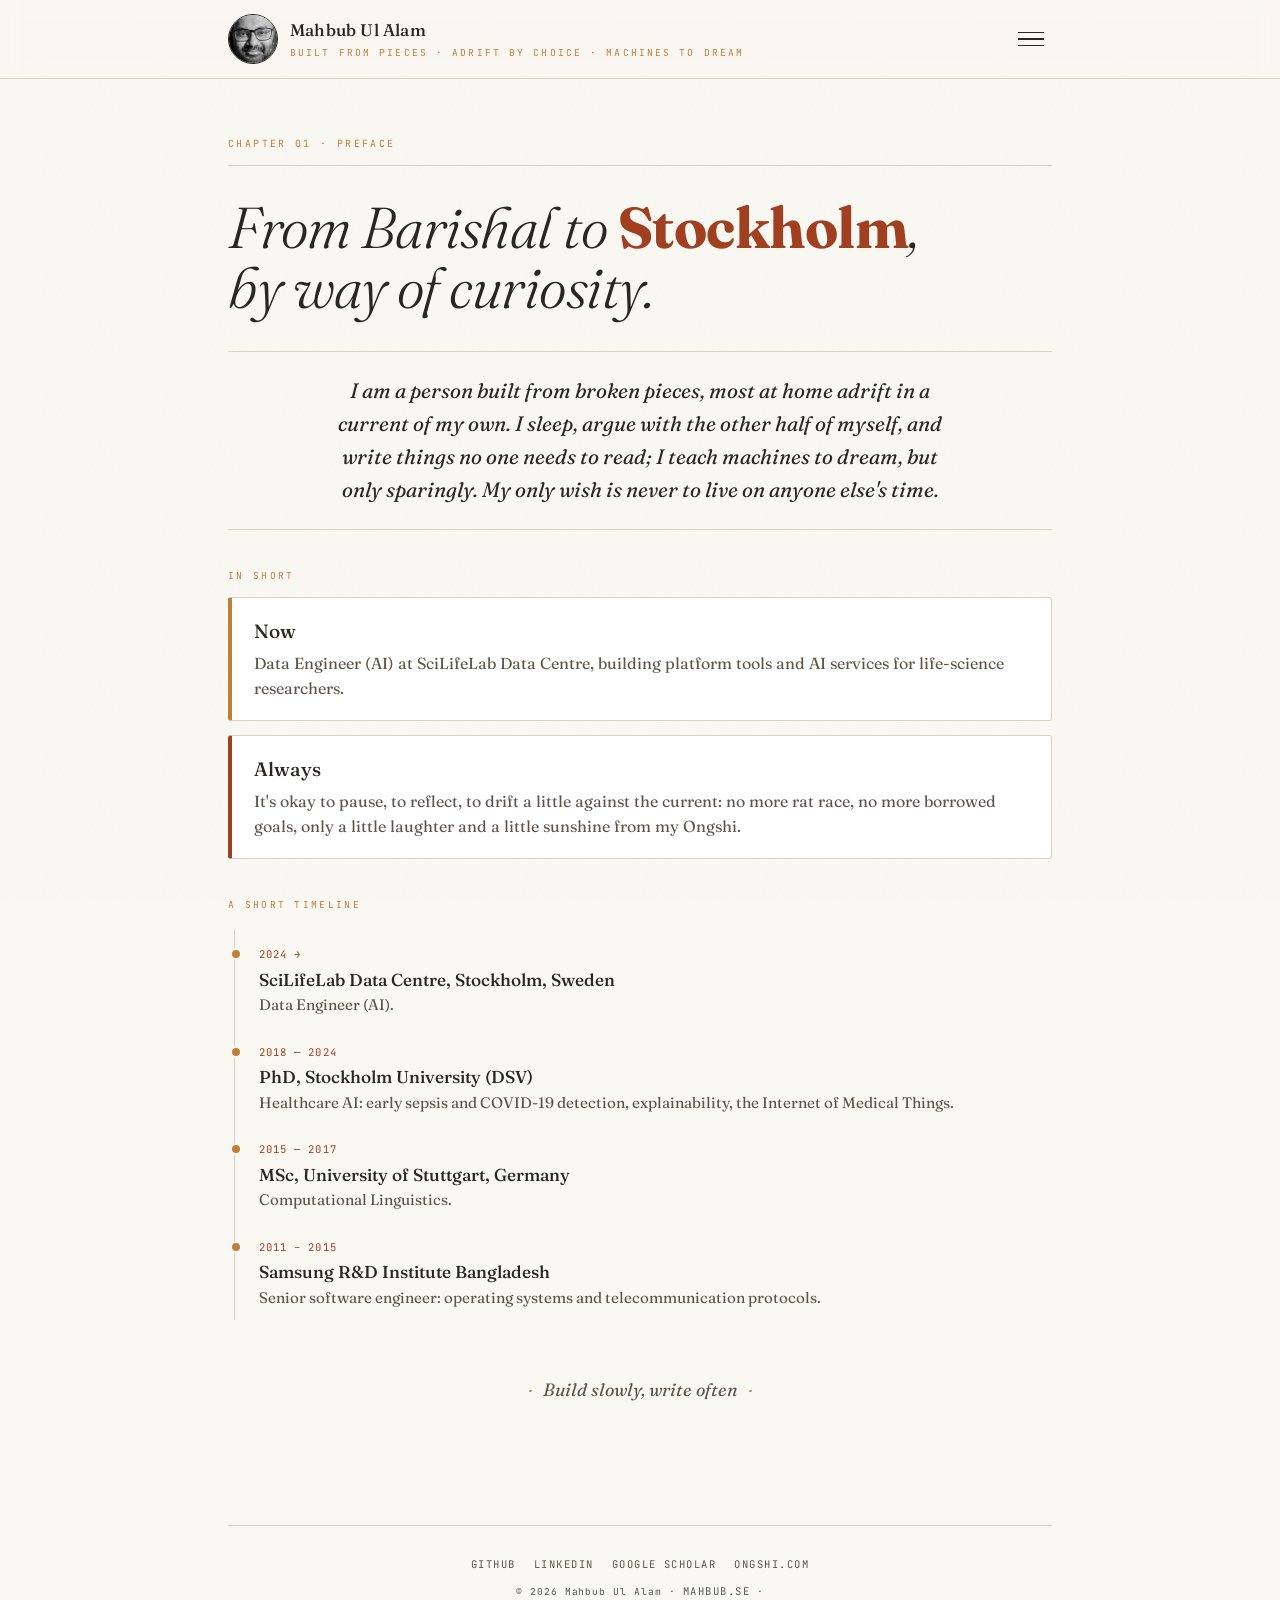
==== index.html @ 904956ca "." ====
<!DOCTYPE html>
<html lang="en">
<head>
<meta charset="UTF-8">
<meta name="viewport" content="width=device-width, initial-scale=1.0">
<title>Mahbub Ul Alam — mahbub.se</title>
<meta name="description" content="Mahbub Ul Alam (Anondo): Data Engineer (AI) at SciLifeLab Data Centre, Stockholm. Healthcare AI, infrastructure, writing, and AI music.">
<link rel="preconnect" href="https://fonts.googleapis.com">
<link rel="preconnect" href="https://fonts.gstatic.com" crossorigin>
<link href="https://fonts.googleapis.com/css2?family=Fraunces:ital,opsz,wght@0,9..144,300..900;1,9..144,300..900&family=JetBrains+Mono:wght@400;500;700&family=Noto+Serif+Bengali:wght@400;500;600&display=swap" rel="stylesheet">
<link rel="stylesheet" href="assets/style.css">
<link rel="icon" type="image/jpeg" href="media/profile.jpg">
<link rel="apple-touch-icon" href="media/profile.jpg">
</head>
<body>

<div class="topbar"><div class="topbar-inner">
  <a class="brand" href="#about">
    <div class="monogram"><img src="media/profile.jpg" alt="Mahbub Ul Alam"></div>
    
    <div><span class="brand-name">Mahbub Ul Alam</span><span class="brand-sub">Built from pieces · Adrift by choice · Machines to dream</span></div>
  </a>
  <button class="burger" id="burger" onclick="toggleNav()" aria-label="Menu"><span></span><span></span><span></span></button>
</div></div>

<div class="scrim" id="scrim" onclick="toggleNav()"></div>
<nav class="panel" id="panel">
  <div class="panel-label">Contents</div>
  <a class="nav-link" data-section="about"            href="#about"><span class="nav-num">01</span>Preface</a>
  <a class="nav-link" data-section="early"            href="#early"><span class="nav-num">02</span>Early years</a>
  <a class="nav-link" data-section="career"           href="#career"><span class="nav-num">03</span>Career</a>
  <a class="nav-link" data-section="masters"          href="#masters"><span class="nav-num">04</span>Master's work</a>
  <a class="nav-link" data-section="phd"              href="#phd"><span class="nav-num">05</span>Doctoral work</a>
  <a class="nav-link" data-section="writing-early"    href="#writing-early"><span class="nav-num">06</span>Early writing</a>
    <a class="nav-link" data-section="tools"          href="#tools"><span class="nav-num">07</span>Things I build</a>
  <a class="nav-link" data-section="music"            href="#music"><span class="nav-num">08</span>AI music</a>
   <a class="nav-link" data-section="writing-current"  href="#writing-current"><span class="nav-num">09</span>Current writing</a>
  <div class="panel-foot">
    mahbub.se<br>
    <a href="https://github.com/anondo1969" target="_blank" rel="noopener">GitHub</a> ·
    <a href="https://www.linkedin.com/in/anondo" target="_blank" rel="noopener">LinkedIn</a> ·
    <a href="https://scholar.google.com/citations?user=lIfPGYcAAAAJ" target="_blank" rel="noopener">Google Scholar</a><br>
    <a href="https://ongshi.com" target="_blank" rel="noopener">ongshi.com</a>
  </div>
</nav>

<main class="wrap">

  <!-- 01 ABOUT -->
  <section class="page active" id="about">
    <div class="chapter-head"><span class="chapter-num">Chapter 01 · Preface</span><div class="chapter-rule"></div></div>
    <h1 class="display">From Barishal to <b>Stockholm</b>,<br> by way of curiosity.</h1>

  <div class="quote"><p>I am a person built from broken pieces, most at home adrift in a current of my own. I sleep, argue with the other half of myself, and write things no one needs to read; I teach machines to dream, but only sparingly. My only wish is never to live on anyone else's time.</p></div>

    <span class="label">In short</span>
<div class="card"><h3>Now</h3><p>Data Engineer (AI) at SciLifeLab Data Centre, building platform tools and AI services for life-science researchers.</p></div>

<div class="card clay"><h3>Always</h3><p>It's okay to pause, to reflect, to drift a little against the current: no more rat race, no more borrowed goals, only a little laughter and a little sunshine from my Ongshi.</p></div>


    <span class="label">A short timeline</span>
    <div class="tl">
      <div class="tl-item"><span class="tl-yr">2024 →</span><h4>SciLifeLab Data Centre, Stockholm, Sweden</h4><p>Data Engineer (AI).</p></div>
      <div class="tl-item"><span class="tl-yr">2018 — 2024</span><h4>PhD, Stockholm University (DSV)</h4><p>Healthcare AI: early sepsis and COVID-19 detection, explainability, the Internet of Medical Things.</p></div>
      <div class="tl-item"><span class="tl-yr">2015 — 2017</span><h4>MSc, University of Stuttgart, Germany</h4><p>Computational Linguistics.</p></div>
      <div class="tl-item"><span class="tl-yr">2011 – 2015</span><h4>Samsung R&amp;D Institute Bangladesh</h4><p>Senior software engineer: operating systems and telecommunication protocols.</p></div>
    </div>

    <div class="mantra">Build slowly, write often</div>
  </section>

  <!-- 02 EARLY YEARS -->
  <section class="page" id="early">
    <div class="chapter-head"><span class="chapter-num">Chapter 02 · Early years</span><div class="chapter-rule"></div></div>
    <h1 class="display">Where the <b>curiosity</b> started.</h1>
    <p class="lead">Before the code came books: school years in Bangladesh, early reading habits, first encounters with computers, and the slow discovery that language, logic, and machines could belong to the same life.</p>
    <div class="card"><h3>School &amp; college</h3><div class="meta">Prologue</div><p>The early reading, the first computers, the books that mattered.</p></div>
    <div class="mantra">Everything begins somewhere small</div>
  </section>

  <!-- 03 CAREER -->
  <section class="page" id="career">
    <div class="chapter-head"><span class="chapter-num">Chapter 03 · Career</span><div class="chapter-rule"></div></div>
    <h1 class="display">The work <b>between</b> research<br> and people.</h1>
    <p class="lead">Roles, projects, and the infrastructure I help keep running.</p>

<div class="embed">
  <iframe src="https://www.youtube.com/embed/aOtLszUsMjw" title="Current State of AI Agents in Life Sciences" loading="lazy" allowfullscreen></iframe>
  <div class="embed-cap">Current State of AI Agents in Life Sciences, a webinar that took place on February 5, 2026.
  </div>
</div>

    <div class="card"><h3>SciLifeLab Data Centre</h3><div class="meta">2024 → now · Stockholm</div><p>Data Engineer (AI). Features on the SciLifeLab Serve platform and the OpenLLM pilot: self-hosted language models on Kubernetes for life-science researchers.</p></div>
    <div class="card clay"><h3>Samsung R&amp;D Institute Bangladesh</h3><div class="meta">Earlier · Dhaka</div><p>Senior software engineer: fixing operating-system errors and writing code for new versions of telecommunication protocols.</p></div>
    <div class="mantra">Make the useful thing the easy thing</div>
  </section>

   <!-- 04 MASTERS -->
  <section class="page" id="masters">
    <div class="chapter-head"><span class="chapter-num">Chapter 04 · Master's work</span><div class="chapter-rule"></div></div>
    <h1 class="display">Language, <b>computed</b>.</h1>
    <p class="lead">MSc in Computational Linguistics at the University of Stuttgart, in the black forest's hilly landscape. My thesis turned speech into images to peer inside deep neural networks.</p>
    <div class="card sage">
      <h3>From speech to image</h3>
      <div class="meta">MSc thesis · 2017 · grade 1.0</div>
      <p>A novel approach to understand the hidden-layer mechanisms of deep neural networks in automatic speech recognition. Advisor: Prof. Dr. Ngoc Thang Vu, Institute for Natural Language Processing.</p>
      <div class="pub-links">
        <a href="http://dx.doi.org/10.13140/RG.2.2.18693.01765" target="_blank" rel="noopener">Thesis</a>
        <a href="https://github.com/anondo1969/deep-speech-vis" target="_blank" rel="noopener">Code</a>
        <a href="https://drive.google.com/file/d/1vN8bIXMk_q4KN0DC6-5jkPPzjueLDuqu/view" target="_blank" rel="noopener">Slides</a>
      </div>
    </div>


<div class="embed pdf"><iframe src="media/Masters_Thesis_Mahbub_Ul_Alam.pdf" title="Inline PDF" loading="lazy"></iframe></div>


    <div class="mantra">Words are data too</div>
  </section>

  <!-- 05 DOCTORAL WORK -->
  <section class="page" id="phd">
    <div class="chapter-head"><span class="chapter-num">Chapter 05 · Doctoral work</span><div class="chapter-rule"></div></div>
    <h1 class="display">Teaching machines to notice <b>illness</b>.</h1>

<p class="lead"> Detecting COVID-19, and the first hours of sepsis. Healthcare shaped around the person. Small, affordable devices that computes in the background. Models that learn and explain together without ever sharing what's private, on messy real-world data.</p>

<div class="embed">
  <iframe src="https://www.youtube.com/embed/18Fh7ViOUis" title="Doctoral Degree Conferment Ceremony – Stockholm University, September 27, 2024, at Stockholm City Hall" loading="lazy" allowfullscreen></iframe>
  <div class="embed-cap">Doctoral Degree Conferment Ceremony – Stockholm University, September 27, 2024, at Stockholm City Hall
  </div>
</div>


    <div class="feature">
      <span class="label">The thesis</span>
      <h3>Advancing clinical decision support using machine learning & the Internet of Medical Things: Enhancing COVID-19 & early sepsis detection</h3>
      <p style="color:var(--paper);opacity:.85;margin:0 0 14px">Catching COVID-19, and the quiet early onset of sepsis. A case for healthcare that keeps the patient at the center and invites them into it: connected medical devices drawing scattered health data together, and methods that range from random forests and XGBoost to interpretable deep and federated learning.</p>
      <div class="chips">
        <a href="https://www.diva-portal.org/smash/get/diva2:1833062/FULLTEXT03.pdf" target="_blank" rel="noopener">Dissertation PDF</a>
        <a href="https://mahbub.blogs.dsv.su.se/files/2025/09/PhD_defence_28-03-2024_Mahbub_Ul_Alam.mp4" target="_blank" rel="noopener">Defence video</a>
        <a href="http://mahbub.blogs.dsv.su.se/files/2025/02/defence_presentation_slides.pdf" target="_blank" rel="noopener">Defence slides</a>
        <a href="https://github.com/anondo1969" target="_blank" rel="noopener">Code</a>
      </div>
    </div>

    <div class="embed pdf"><iframe src="https://www.diva-portal.org/smash/get/diva2:1833062/FULLTEXT03.pdf" title="Inline PDF" loading="lazy"></iframe></div>

    <span class="label">Selected publications</span>
    <div class="pub">
      <span class="pn">11</span><a class="ptitle" href="https://journals.uio.no/NMI/article/view/10471" target="_blank" rel="noopener">SHAMSUL: Systematic Holistic Analysis to investigate Medical Significance Utilizing Local interpretability methods in deep learning for chest radiography pathology prediction</a>
      <div class="venue">Nordic Machine Intelligence, 2023, 3(1), 27–47.</div>
      <div class="pub-links">
        <a href="https://su.diva-portal.org/smash/get/diva2:1813030/FULLTEXT01.pdf" target="_blank" rel="noopener">PDF</a>
        <a href="https://github.com/anondo1969/SHAMSUL" target="_blank" rel="noopener">Code</a>
        <a href="https://shamsul.serve.scilifelab.se/" target="_blank" rel="noopener">Demo app</a>
      </div>
    </div>
    <div class="pub">
      <span class="pn">10</span><a class="ptitle" href="https://doi.org/10.1109/CBMS58004.2023.00294" target="_blank" rel="noopener">COVID-19 detection from thermal image and tabular medical data utilizing multi-modal machine learning</a>
      <div class="venue">IEEE 36th International Symposium on Computer-Based Medical Systems (CBMS), 2023, 646–653.</div>
      <div class="pub-links">
        <a href="https://github.com/anondo1969/thremaltimodal-covidetector/" target="_blank" rel="noopener">Code</a>
        <a href="https://github.com/anondo1969/thremaltimodal-covidetector/raw/main/slides_and_results/presentation_slides_v3.pdf" target="_blank" rel="noopener">Slides</a>
      </div>
    </div>
    <div class="pub">
      <span class="pn">9</span><a class="ptitle" href="https://doi.org/10.3390/s23020970" target="_blank" rel="noopener">FedSepsis: A federated multi-modal deep-learning IoMT application for early detection of sepsis using Raspberry Pi and Jetson Nano devices</a>
      <div class="venue">Sensors, 2023, 23(2):970.</div>
      <div class="pub-links">
        <a href="https://su.diva-portal.org/smash/get/diva2:1727909/FULLTEXT01.pdf" target="_blank" rel="noopener">PDF</a>
        <a href="http://mahbub.blogs.dsv.su.se/files/2023/01/FedSepsis_Mahbub_Ul_Alam.pdf" target="_blank" rel="noopener">Slides</a>
        <a href="https://github.com/anondo1969/FedSepsis" target="_blank" rel="noopener">Code</a>
      </div>
    </div>
    <div class="pub">
      <span class="pn">8</span><a class="ptitle" href="https://doi.org/10.1109/CBMS55023.2022.00052" target="_blank" rel="noopener">Exploring LRP and Grad-CAM visualization to interpret multi-label-multi-class pathology prediction using chest radiography</a>
      <div class="venue">IEEE 35th International Symposium on Computer-Based Medical Systems (CBMS), 2022, 258–263.</div>
      <div class="pub-links">
        <a href="https://github.com/anondo1969/lrp-grad_cam-chexpert" target="_blank" rel="noopener">Code</a>
        <a href="http://mahbub.blogs.dsv.su.se/files/2022/07/presentation_slides.pdf" target="_blank" rel="noopener">Slides</a>
        <a href="http://mahbub.blogs.dsv.su.se/files/2022/07/presentation_video_extended.mp4" target="_blank" rel="noopener">Video</a>
        <a class="award" href="https://2022.cbms-conference.org/awards/" target="_blank" rel="noopener">Best Student Paper</a>
      </div>
    </div>
    <div class="pub">
      <span class="pn">7</span><a class="ptitle" href="https://www.mdpi.com/1424-8220/21/15/5025" target="_blank" rel="noopener">Federated semi-supervised multi-task learning to detect COVID-19 and lung segmentation using chest radiography and Raspberry Pi devices</a>
      <div class="venue">Sensors, 2021, 21(15):5025.</div>
      <div class="pub-links">
        <a href="https://su.diva-portal.org/smash/get/diva2:1582175/FULLTEXT01.pdf" target="_blank" rel="noopener">PDF</a>
        <a href="http://mahbub.blogs.dsv.su.se/files/2022/05/poster_Mahbub_Ul_Alam.pdf" target="_blank" rel="noopener">Poster</a>
        <a href="https://github.com/anondo1969/FedSemiCovidDetector" target="_blank" rel="noopener">Code</a>
      </div>
    </div>
    <div class="pub">
      <span class="pn">6</span><a class="ptitle" href="https://link.springer.com/chapter/10.1007%2F978-3-030-72379-8_18" target="_blank" rel="noopener">Cognitive Internet of Medical Things architecture for a decision-support tool to detect early sepsis using deep learning</a>
      <div class="venue">Communications in Computer and Information Science, vol 1400, Springer, 2021.</div>
      <div class="pub-links">
        <a href="https://github.com/anondo1969/FedSepsis/tree/main/FedSepsis_codes/single_server_setting/sepsis_prediction/1_numeric" target="_blank" rel="noopener">Code</a>
      </div>
    </div>
    <div class="pub">
      <span class="pn">5</span><a class="ptitle" href="https://doi.org/10.1016/j.jhin.2021.01.023" target="_blank" rel="noopener">The accuracy of fully-automated algorithms for surveillance of healthcare-associated urinary tract infections in hospitalized patients</a>
      <div class="venue">Journal of Hospital Infection, 2021, 110:139–147. (co-author)</div>
    </div>
    <div class="pub">
      <span class="pn">4</span><a class="ptitle" href="https://www.scitepress.org/Link.aspx?doi=10.5220/0010190200470057" target="_blank" rel="noopener">Terminology expansion with prototype embeddings: extracting symptoms of urinary tract infection from clinical text</a>
      <div class="venue">HEALTHINF, 14th International Joint Conference on Biomedical Engineering Systems and Technologies, 2021, 47–57.</div>
      <div class="pub-links">
        <a href="https://su.diva-portal.org/smash/get/diva2:1684094/FULLTEXT01.pdf" target="_blank" rel="noopener">PDF</a>
        <a href="http://mahbub.blogs.dsv.su.se/files/2021/02/HEALTHINF_2021_presentation_slides_Mahbub_Ul_Alam.pdf" target="_blank" rel="noopener">Slides</a>
      </div>
    </div>
    <div class="pub">
      <span class="pn">3</span><a class="ptitle" href="https://doi.org/10.1016/j.procs.2020.07.058" target="_blank" rel="noopener">Intelligent context-based healthcare metadata aggregator in an Internet of Medical Things platform</a>
      <div class="venue">Procedia Computer Science, vol 175, 2020, 411–418.</div>
      <div class="pub-links">
        <a href="https://su.diva-portal.org/smash/get/diva2:1505356/FULLTEXT01.pdf" target="_blank" rel="noopener">PDF</a>
        <a href="http://mahbub.blogs.dsv.su.se/files/2022/05/presentation.mp4" target="_blank" rel="noopener">Video</a>
      </div>
    </div>
    <div class="pub">
      <span class="pn">2</span><a class="ptitle" href="https://doi.org/10.5220/0008911400450055" target="_blank" rel="noopener">Deep learning from heterogeneous sequences of sparse medical data for early prediction of sepsis</a>
      <div class="venue">HEALTHINF, 13th International Joint Conference on Biomedical Engineering Systems and Technologies, 2020, 45–55.</div>
      <div class="pub-links">
        <a href="https://su.diva-portal.org/smash/get/diva2:1684092/FULLTEXT01.pdf" target="_blank" rel="noopener">PDF</a>
        <a href="https://mahbub.blogs.dsv.su.se/files/2020/04/HEALTHINF_2020_presentation_slides_Mahbub_Ul_Alam.pdf" target="_blank" rel="noopener">Slides</a>
        <a href="http://mahbub.blogs.dsv.su.se/files/2022/05/early_detection_of_sepsis_Mahbub_Ul_Alam.mp4" target="_blank" rel="noopener">Video</a>
        <a class="award" href="https://healthinf.scitevents.org/PreviousAwards.aspx#2020" target="_blank" rel="noopener">Best Paper</a>
      </div>
    </div>
    <div class="pub">
      <span class="pn">1</span><a class="ptitle" href="http://dx.doi.org/10.13140/RG.2.2.18693.01765" target="_blank" rel="noopener">From speech to image: understanding the hidden-layer mechanisms of deep neural networks in automatic speech recognition</a>
      <div class="venue">MSc thesis, Computational Linguistics, University of Stuttgart, 2017 (grade 1.0).</div>
      <div class="pub-links">
        <a href="https://github.com/anondo1969/deep-speech-vis" target="_blank" rel="noopener">Code</a>
        <a href="https://drive.google.com/file/d/1vN8bIXMk_q4KN0DC6-5jkPPzjueLDuqu/view" target="_blank" rel="noopener">Slides</a>
      </div>
    </div>

    <span class="label">Awards</span>
    <div class="card sage"><h3>Best Student Paper Award</h3><div class="meta">IEEE CBMS 2022 · TCCLS</div><p>For the LRP and Grad-CAM interpretability paper, at the IEEE 35th International Symposium on Computer-Based Medical Systems.</p></div>
    <div class="card sage"><h3>Best Paper Award</h3><div class="meta">HEALTHINF 2020</div><p>For the early-sepsis deep-learning paper, at the 13th International Conference on Health Informatics.</p></div>
    <div class="card"><h3>Conference travel grant</h3><div class="meta">Helge Ax:son Johnsons Stiftelse · 2019</div><p>SEK 13,000 towards the HEALTHINF 2020 conference in Malta.</p></div>

    <span class="label">In the news</span>
    <a class="card link clay" href="https://www.su.se/forskning/nyheter-forskning/nyhetsartiklar/2024-04-26-battre-vardbeslut-nar-patienters-egna-data-anvands" target="_blank" rel="noopener"><h3>Better healthcare decisions when patients' own data is used</h3><div class="meta">Stockholm University · 2024</div><p>Feature on the research (in Swedish).</p></a>
    <a class="card link clay" href="https://biggani.org/smart_healthcare_mahbub-ul-alam/" target="_blank" rel="noopener"><h3>Scientist's interview: smart-healthcare scientist Mahbub Ul Alam</h3><div class="meta">Biggani.org · in Bengali · video</div><p>An interview about smart healthcare and the research journey.</p></a>
    <a class="card link clay" href="https://www.su.se/english/research/news-research/best-student-paper-award-to-phd-student-at-dsv-1.620964" target="_blank" rel="noopener"><h3>Best student paper award to PhD student at DSV</h3><div class="meta">Stockholm University · English</div><p>Coverage of the CBMS 2022 award.</p></a>
    <a class="card link clay" href="https://www.linkedin.com/in/anondo" target="_blank" rel="noopener"><h3>Starting your PhD journey? Mahbub's tips</h3><div class="meta">LinkedIn</div><p>A short feature with advice for new doctoral students.</p></a>

    <span class="label">Demo &amp; teaching</span>
    <div class="chips">
      <a href="https://shamsul.serve.scilifelab.se/" target="_blank" rel="noopener">SHAMSUL demo app</a>
      <a href="https://mahbub.blogs.dsv.su.se/courses/" target="_blank" rel="noopener">Teaching</a>
      <a href="https://mahbub.blogs.dsv.su.se/acknowledgements/" target="_blank" rel="noopener">Gratitude</a>
      <a href="https://scholar.google.com/citations?user=lIfPGYcAAAAJ" target="_blank" rel="noopener">Google Scholar</a>
    </div>

    <div class="mantra">A prediction without a reason is just a guess</div>
  </section>

  <!-- 06 EARLY WRITING -->
  <section class="page" id="writing-early">
    <div class="chapter-head"><span class="chapter-num">Chapter 07 · Early writing</span><div class="chapter-rule"></div></div>
    <h1 class="display">The <b>archive</b>: older words, <br>kept as they were.</h1>
    <p class="lead">A separate shelf for earlier writing.</p>
    <div id="list-early"><p class="empty-note">Loading…</p></div>
    <div class="mantra">You do not edit a memory</div>
  </section>

   <!-- 07 BUILDING TOOLS -->
<section class="page" id="tools">
  <div class="chapter-head"><span class="chapter-num">Chapter 07 · Things I build</span><div class="chapter-rule"></div></div>
  <h1 class="display">Tools I built to <b>think</b> with.</h1>
  <p class="lead">Research tools and experiments: agentic systems for life science and healthcare, and older machine-learning and language projects. All live on GitHub; a few run as live apps.</p>

  <div class="embed">
<figure>
  <img src="media/shamsul.gif" alt="SHAMSUL Demo App">
  <figcaption><a href="https://shamsul.serve.scilifelab.se"><br>SHAMSUL Demo App- Visit https://shamsul.serve.scilifelab.se</a></figcaption>
</figure>
</div>

  <span class="label">Platforms &amp; agents</span>
  <div class="card">
    <h3>Citation-Constellation</h3>
    <div class="meta">Bibliometrics · live app · arXiv</div>
    <p>A bibliometric toolkit that scores citation impact with two original measures (BARON and HEROCON), pairs them with a live web app, and uses an agentic pipeline to extract venue governance.</p>
    <div class="pub-links">
      <a href="https://github.com/citation-cosmograph" target="_blank" rel="noopener">GitHub org</a>
      <a href="https://citation-constellation.serve.scilifelab.se/" target="_blank" rel="noopener">Live app</a>
      <a href="https://arxiv.org/abs/2603.24216" target="_blank" rel="noopener">arXiv</a>
    </div>
  </div>
  <div class="card sage">
    <h3>AI agents in life sciences</h3>
    <div class="meta">Webinar · 2024–2025</div>
    <p>A guided map of the AI-agent landscape in life sciences, built for a webinar.</p>
    <div class="pub-links">
      <a href="https://github.com/anondo1969/ai-agents-life-sciences" target="_blank" rel="noopener">GitHub</a>
      <a href="https://anondo1969.github.io/ai-agents-life-sciences/" target="_blank" rel="noopener">Live app</a>
      <a href="https://www.youtube.com/watch?v=aOtLszUsMjw" target="_blank" rel="noopener">Webinar video</a>
    </div>
  </div>
  <div class="card clay">
    <h3>AI agents in healthcare</h3>
    <div class="meta">KI CBB Bioinformatics Seminar · 2025–2026</div>
    <p>An interactive visualisation of AI agents in healthcare, made for the Karolinska CBB Bioinformatics Seminar.</p>
    <div class="pub-links">
      <a href="https://github.com/anondo1969/ai-agents-healthcare" target="_blank" rel="noopener">GitHub</a>
      <a href="https://anondo1969.github.io/ai-agents-healthcare/" target="_blank" rel="noopener">Live app</a>
    </div>
  </div>
  <div class="card">
    <h3>Biomedical n8n agent</h3>
    <div class="meta">Agentic workflow</div>
    <p>A biomedical AI research assistant built with n8n and Open WebUI.</p>
    <div class="pub-links"><a href="https://github.com/anondo1969/biomed-n8n-agent" target="_blank" rel="noopener">GitHub</a></div>
  </div>

    <span class="label">Machine learning &amp; healthcare</span>
  <div class="card sage">
    <h3>SHAMSUL</h3>
    <div class="meta">Chest X-ray · Pathology prediction . Interpretability</div>
    <p>Systematic Holistic Analysis to investigate Medical Significance Utilizing Local interpretability methods in deep learning. The SHAMSUL Demo App explores interpretability for chest X-ray pathology predictions using methods—Grad-CAM, LIME, SHAP, and LRP. It provides heatmaps and evaluation metrics for better insights into the medical significance of predictions made by deep learning models.</p>
    <div class="pub-links">
      <a href="https://github.com/anondo1969/SHAMSUL" target="_blank" rel="noopener">GitHub</a>
      <a href="https://shamsul.serve.scilifelab.se/" target="_blank" rel="noopener">Live app</a>
       <a href="https://journals.uio.no/NMI/article/view/10471" target="_blank" rel="noopener">Research Paper</a>
    </div>
  </div>

  <span class="label">Machine learning &amp; language</span>
  <div class="card sage">
    <h3>CLAP analysis</h3>
    <div class="meta">Audio · multimodal</div>
    <p>A study of the CLAP (Contrastive Language-Audio Pretraining) model on music data: zero-shot audio, embeddings, and clustering.</p>
    <div class="pub-links"><a href="https://github.com/anondo1969/CLAP_Analysis" target="_blank" rel="noopener">GitHub</a></div>
  </div>
  <div class="card clay">
    <h3>Baseline emotion recognizer</h3>
    <div class="meta">Speech · classification</div>
    <p>Emotion recognition from speech: openSMILE features with an SVM classifier (scikit-learn).</p>
    <div class="pub-links"><a href="https://github.com/anondo1969/baseline-emotion-recognizer" target="_blank" rel="noopener">GitHub</a></div>
  </div>
  <div class="card">
    <h3>MultiNERD NER evaluation</h3>
    <div class="meta">NLP · named-entity recognition</div>
    <p>Training and evaluation of a named-entity-recognition model on the English subset of the MultiNERD dataset.</p>
    <div class="pub-links"><a href="https://github.com/anondo1969/MultiNERD_NER_Evaluation" target="_blank" rel="noopener">GitHub</a></div>
  </div>

  <div class="embed">
<figure>
  <img src="media/citation-constellation.gif" alt="Citation-Constellation App">
  <figcaption><a href="https://citation-constellation.serve.scilifelab.se"><br>Citation-Constellation Tool- Visit https://citation-constellation.serve.scilifelab.se</a></figcaption>
</figure>
</div>

  <div class="mantra">Build the useful thing, then share it</div>
</section>

  <!-- 08 AI MUSIC -->
  <section class="page" id="music">
    <div class="chapter-head"><span class="chapter-num">Chapter 08 · AI music</span><div class="chapter-rule"></div></div>
    <h1 class="display">Experiments in <b>sound</b>,<br> made with AI.</h1>
    <p class="lead">I teach the machine to dream the poem out loud, and call what comes back music.
</p>
    <div id="list-music"><p class="empty-note">Loading…</p></div>
    <div class="mantra">Feeling past words</div>
  </section>

  <!-- 09 CURRENT WRITING -->
  <section class="page" id="writing-current">
    <div class="chapter-head"><span class="chapter-num">Chapter 09 · Current writing</span><div class="chapter-rule"></div></div>
    <h1 class="display">What I am writing <b>now</b>.</h1>
    <p class="lead">Notes and essays, in English and Bengali.</p>
    <div id="list-current"><p class="empty-note">Loading…</p></div>
    <div class="mantra">Write to find out what you think</div>
  </section>

  <footer>
    <div class="links">
      <a href="https://github.com/anondo1969" target="_blank" rel="noopener">GitHub</a>
      <a href="https://www.linkedin.com/in/anondo" target="_blank" rel="noopener">LinkedIn</a>
      <a href="https://scholar.google.com/citations?user=lIfPGYcAAAAJ" target="_blank" rel="noopener">Google Scholar</a>
      <a href="https://ongshi.com" target="_blank" rel="noopener">ongshi.com</a>
    </div>
    <div class="cr">© 2026 Mahbub Ul Alam · <a href="https://mahbub.se" target="_blank" rel="noopener">mahbub.se</a> ·</div>
  </footer>
</main>

<script src="assets/app.js"></script>
</body>
</html>
---- assets/style.css ----
/* ============================================================
   mahbub.se — Pocket Field Note
   Shared styles for index.html and post.html
   ============================================================ */
:root{
  --paper:#faf8f3;--paper-deep:#e8e4d4;--ink:#2a2622;--ink-soft:#5c554c;
  --ochre:hsl(31, 54%, 49%);--clay:#a04020;--sage:#4a7c59;--rule:#d8d2c2;--dark:#2a2622;
  --maxw:880px;
}
*{box-sizing:border-box;margin:0;padding:0}
html{scroll-behavior:smooth}
body{
  background:var(--paper);color:var(--ink);
  font-family:'Fraunces',Georgia,serif;font-optical-sizing:auto;line-height:1.6;
  -webkit-font-smoothing:antialiased;position:relative;min-height:100vh;
}
/* paper grain */
body::before{
  content:"";position:fixed;inset:0;pointer-events:none;z-index:0;opacity:.5;
  background-image:url("data:image/svg+xml,%3Csvg xmlns='http://www.w3.org/2000/svg' width='120' height='120'%3E%3Cfilter id='n'%3E%3CfeTurbulence type='fractalNoise' baseFrequency='0.85' numOctaves='3' stitchTiles='stitch'/%3E%3CfeColorMatrix type='saturate' values='0'/%3E%3C/filter%3E%3Crect width='100%25' height='100%25' filter='url(%23n)' opacity='0.04'/%3E%3C/svg%3E");
}
.wrap{max-width:var(--maxw);margin:0 auto;padding:0 28px;position:relative;z-index:1}
/* no image, anywhere, ever spills past its column or the screen */
img{max-width:100%;height:auto}

/* ---------- TOP BAR ---------- */
.topbar{position:sticky;top:0;z-index:40;background:rgba(250,248,243,.88);backdrop-filter:blur(8px);border-bottom:1px solid var(--rule)}
.topbar-inner{max-width:var(--maxw);margin:0 auto;padding:14px 28px;display:flex;align-items:center;justify-content:space-between}
.brand{display:flex;align-items:center;gap:12px;cursor:pointer;text-decoration:none;color:inherit}
.monogram{width:50px;height:50px;border:1.5px solid var(--ink);border-radius:50%;overflow:hidden;flex-shrink:0}
.monogram img{width:100%;height:100%;object-fit:cover;object-position:50% 75%;display:block}
.brand-name{font-size:1.05rem;font-weight:500;letter-spacing:.2px}
.brand-sub{font-family:'JetBrains Mono',monospace;font-size:.6rem;letter-spacing:.22em;text-transform:uppercase;color:var(--ochre);display:block;margin-top:1px}
.burger{background:none;border:none;cursor:pointer;padding:8px;display:flex;flex-direction:column;gap:5px}
.burger span{width:26px;height:1.5px;background:var(--ink);display:block;transition:.3s}
.burger.open span:nth-child(1){transform:translateY(6.5px) rotate(45deg)}
.burger.open span:nth-child(2){opacity:0}
.burger.open span:nth-child(3){transform:translateY(-6.5px) rotate(-45deg)}

/* ---------- NAV PANEL ---------- */
.scrim{position:fixed;inset:0;background:rgba(42,38,34,.4);opacity:0;visibility:hidden;transition:.3s;z-index:50}
.scrim.open{opacity:1;visibility:visible}
.panel{position:fixed;top:0;right:0;height:100%;width:min(340px,86vw);background:var(--paper-deep);border-left:1px solid var(--rule);transform:translateX(100%);transition:transform .38s cubic-bezier(.4,0,.2,1);z-index:60;padding:30px;display:flex;flex-direction:column;overflow-y:auto}
.panel.open{transform:translateX(0)}
.panel-label{font-family:'JetBrains Mono',monospace;font-size:.6rem;letter-spacing:.24em;text-transform:uppercase;color:var(--ochre);margin-bottom:18px}
.nav-link{display:block;text-decoration:none;color:var(--ink);padding:11px 0;border-bottom:1px solid var(--rule);font-size:1.3rem;font-style:italic;cursor:pointer;transition:.2s}
.nav-link:hover,.nav-link.active{color:var(--clay);padding-left:8px}
.nav-num{font-family:'JetBrains Mono',monospace;font-style:normal;font-size:.68rem;color:var(--ochre);margin-right:12px;vertical-align:super}
.panel-foot{margin-top:auto;padding-top:24px;font-family:'JetBrains Mono',monospace;font-size:.62rem;letter-spacing:.1em;color:var(--ink-soft);line-height:1.9}
.panel-foot a{color:var(--ink-soft);text-decoration:none}
.panel-foot a:hover{color:var(--clay)}

/* ---------- PAGE / CHAPTER ---------- */
.page{display:none;padding:50px 0 70px;animation:fade .5s ease}
.page.active{display:block}
@keyframes fade{from{opacity:0;transform:translateY(10px)}to{opacity:1;transform:none}}
.chapter-head{margin-bottom:32px}
.chapter-num{font-family:'JetBrains Mono',monospace;font-size:.62rem;letter-spacing:.24em;text-transform:uppercase;color:var(--ochre)}
.chapter-rule{height:1px;background:var(--rule);margin:10px 0 0}
h1.display{font-size:clamp(2.3rem,6vw,3.6rem);font-weight:300;font-style:italic;line-height:1.05;letter-spacing:-.5px}
h1.display b{font-weight:700;font-style:normal;color:var(--clay)}
.lead{font-size:1.16rem;color:var(--ink-soft);max-width:60ch;margin-top:18px}
.label{font-family:'JetBrains Mono',monospace;font-size:.6rem;letter-spacing:.24em;text-transform:uppercase;color:var(--ochre);display:block;margin:38px 0 14px}

/* cards */
.card{background:#fff;border:1px solid var(--rule);border-left:4px solid var(--ochre);border-radius:3px;padding:18px 22px;margin:14px 0}
.card.clay{border-left-color:var(--clay)}
.card.sage{border-left-color:var(--sage)}
.card h3{font-size:1.2rem;font-weight:500;margin-bottom:4px}
.card .meta{font-family:'JetBrains Mono',monospace;font-size:.66rem;letter-spacing:.12em;text-transform:uppercase;color:var(--ink-soft);margin-bottom:8px}
.card p{color:var(--ink-soft);font-size:1rem}

/* pull quote */
.quote{border-top:1px solid var(--rule);border-bottom:1px solid var(--rule);padding:22px 0;margin:32px 0;text-align:center}
.quote p{font-style:italic;font-size:1.3rem;max-width:48ch;margin:0 auto}

/* dark feature card */
.feature{background:var(--dark);color:var(--paper);border-radius:4px;padding:26px;margin:28px 0}
.feature .label{color:var(--ochre);margin-top:0}
.feature h3{font-style:italic;font-weight:300;font-size:1.55rem;margin-bottom:14px}
.feature ol{list-style:none;counter-reset:f}
.feature li{counter-increment:f;padding:9px 0 9px 38px;position:relative;border-bottom:1px solid rgba(255,255,255,.12);font-size:1rem}
.feature li:last-child{border-bottom:none}
.feature li::before{content:counter(f,decimal-leading-zero);position:absolute;left:0;top:12px;font-family:'JetBrains Mono',monospace;font-size:.7rem;color:var(--ochre)}

/* timeline */
.tl{border-left:1px solid var(--rule);margin:18px 0 0 6px;padding-left:24px}
.tl-item{position:relative;padding:10px 0}
.tl-item::before{content:"";position:absolute;left:-29px;top:18px;width:8px;height:8px;border-radius:50%;background:var(--ochre);border:2px solid var(--paper)}
.tl-yr{font-family:'JetBrains Mono',monospace;font-size:.66rem;letter-spacing:.1em;color:var(--clay)}
.tl-item h4{font-size:1.08rem;font-weight:500}
.tl-item p{color:var(--ink-soft);font-size:.95rem}

/* pills */
.pills{display:flex;flex-wrap:wrap;gap:8px;margin:16px 0}
.pill{font-family:'JetBrains Mono',monospace;font-size:.66rem;border:1px solid var(--rule);padding:5px 11px;border-radius:20px;color:var(--ink-soft)}

/* ---------- WRITING LIST ---------- */
.howto{background:var(--paper-deep);border:1px dashed var(--ochre);border-radius:4px;padding:22px 24px;margin:24px 0}
.howto .label{color:var(--clay);margin-top:0}
.howto code{font-family:'JetBrains Mono',monospace;font-size:.82rem;background:#fff;padding:1px 6px;border-radius:3px}
.howto ol{padding-left:20px;color:var(--ink-soft)}
.howto li{margin:6px 0}
.post-row{display:block;text-decoration:none;color:inherit;padding:17px 0;border-bottom:1px solid var(--rule);cursor:pointer;transition:.2s}
.post-row:hover{padding-left:8px}
.post-row .pdate{font-family:'JetBrains Mono',monospace;font-size:.64rem;letter-spacing:.14em;text-transform:uppercase;color:var(--ochre)}
.post-row h3{font-size:1.35rem;font-weight:400;font-style:italic;margin:4px 0}
.post-row.bn h3{font-family:'Noto Serif Bengali',serif;font-style:normal;font-weight:600;font-size:1.4rem}
.post-row p{color:var(--ink-soft);font-size:1rem}
.post-row.bn p{font-family:'Noto Serif Bengali',serif}
.empty-note{color:var(--ink-soft);font-style:italic;padding:10px 0}

/* ---------- POST PAGE ---------- */
.post-body{max-width:64ch;margin:0 auto}
.post-meta{font-family:'JetBrains Mono',monospace;font-size:.64rem;letter-spacing:.14em;text-transform:uppercase;color:var(--ochre);margin-bottom:6px}
.post-body h1{font-size:clamp(2rem,5vw,2.6rem);font-weight:300;font-style:italic;line-height:1.08;margin:6px 0 18px}
.post-body h2{font-size:1.45rem;font-weight:600;margin:30px 0 8px;color:var(--clay)}
.post-body h3{font-size:1.18rem;font-weight:600;margin:22px 0 6px}
.post-body p{margin:14px 0;font-size:1.08rem}
.post-body blockquote{border-left:3px solid var(--sage);padding-left:18px;font-style:italic;color:var(--ink-soft);margin:18px 0}
.post-body code{font-family:'JetBrains Mono',monospace;background:var(--paper-deep);padding:2px 6px;border-radius:3px;font-size:.85em}
.post-body pre{background:var(--dark);color:var(--paper);padding:16px;border-radius:4px;overflow-x:auto;margin:18px 0}
.post-body pre code{background:none;padding:0;color:inherit}
.post-body ul,.post-body ol{padding-left:22px;margin:14px 0}
.post-body li{margin:6px 0}
.post-body a{color:var(--clay)}
.post-body hr{border:none;border-top:1px solid var(--rule);margin:30px 0}
.post-body figure{margin:26px 0}
.post-body img{width:100%;border:1px solid var(--rule);border-radius:3px;display:block}
/* Bengali post body */
.post-body.bn{font-family:'Noto Serif Bengali',serif;line-height:1.95}
.post-body.bn h1{font-style:normal;font-weight:600}
.post-body.bn h2{font-weight:600}
.post-body.bn blockquote{font-style:normal}
.back{font-family:'JetBrains Mono',monospace;font-size:.66rem;letter-spacing:.16em;text-transform:uppercase;color:var(--clay);cursor:pointer;display:inline-block;margin-bottom:22px;text-decoration:none}
.back:hover{color:var(--ochre)}
.loading{text-align:center;color:var(--ink-soft);font-style:italic;padding:60px 0}

/* ---------- MEDIA EMBEDS (paste inside markdown as raw HTML) ---------- */
.embed{margin:24px 0}
.embed iframe{width:100%;aspect-ratio:16/9;border:1px solid var(--rule);border-radius:4px;display:block}
.embed.pdf iframe{aspect-ratio:auto;height:560px}
/* GIFs / screenshots inside .embed: responsive + centered, never wider than the column or the phone */
.embed figure{margin:0}
.embed img{width:auto;max-width:100%;height:auto;margin:0 auto}
.embed-cap,figcaption{font-family:'JetBrains Mono',monospace;font-size:.62rem;letter-spacing:.12em;text-transform:uppercase;color:var(--ink-soft);margin-top:8px;text-align:center;overflow-wrap:anywhere}
.embed-cap a,figcaption a{color:var(--clay);text-decoration:none;border-bottom:1px solid var(--rule)}
.embed-cap a:hover,figcaption a:hover{color:var(--ochre)}
.doc-card{display:flex;align-items:center;gap:16px;background:#fff;border:1px solid var(--rule);border-left:4px solid var(--clay);border-radius:3px;padding:16px 18px;margin:22px 0;text-decoration:none;color:inherit}
.doc-card:hover{transform:translateX(3px)}
.doc-ico{width:42px;height:52px;background:var(--paper-deep);border:1px solid var(--rule);border-radius:2px;display:grid;place-items:center;font-family:'JetBrains Mono',monospace;font-size:.6rem;color:var(--clay);flex-shrink:0}
.doc-card .dt{font-weight:500;display:block}
.doc-card .dm{font-family:'JetBrains Mono',monospace;font-size:.62rem;letter-spacing:.1em;text-transform:uppercase;color:var(--ink-soft);margin-top:2px;display:block}

/* ---------- MANTRA + FOOTER ---------- */
.mantra{text-align:center;margin:56px 0 10px;font-style:italic;font-size:1.12rem;color:var(--ink-soft)}
.mantra::before,.mantra::after{content:"·";color:var(--ochre);margin:0 10px}
footer{border-top:1px solid var(--rule);margin-top:40px;padding:30px 0;text-align:center}
footer .links{display:flex;gap:18px;justify-content:center;flex-wrap:wrap;margin-bottom:10px}
footer a{font-family:'JetBrains Mono',monospace;font-size:.66rem;letter-spacing:.14em;text-transform:uppercase;color:var(--ink-soft);text-decoration:none}
footer a:hover{color:var(--clay)}
footer .cr{font-family:'JetBrains Mono',monospace;font-size:.6rem;color:var(--ink-soft);letter-spacing:.1em}

@media (max-width:560px){
  h1.display{font-size:2.1rem}
  .doc-card{flex-direction:row}
}

/* ---------- PUBLICATIONS / TALKS / NEWS (Doctoral work) ---------- */
.pub{padding:15px 0;border-bottom:1px solid var(--rule)}
.pub:last-child{border-bottom:none}
.pub .pn{font-family:'JetBrains Mono',monospace;font-size:.66rem;color:var(--ochre);margin-right:8px;vertical-align:super}
.pub .ptitle{font-weight:500;color:var(--ink);text-decoration:none;font-size:1.04rem;line-height:1.4}
.pub .ptitle:hover{color:var(--clay)}
.pub .venue{color:var(--ink-soft);font-size:.92rem;margin-top:4px}
.pub-links{display:flex;flex-wrap:wrap;gap:6px;margin-top:9px}
.pub-links a{font-family:'JetBrains Mono',monospace;font-size:.58rem;letter-spacing:.1em;text-transform:uppercase;border:1px solid var(--rule);padding:3px 8px;border-radius:3px;color:var(--clay);text-decoration:none;transition:.15s}
.pub-links a:hover{background:var(--paper-deep)}
.pub-links a.award{color:var(--sage);border-color:var(--sage)}
.chips{display:flex;flex-wrap:wrap;gap:8px;margin:14px 0}
.chips a{font-family:'JetBrains Mono',monospace;font-size:.62rem;letter-spacing:.1em;text-transform:uppercase;border:1px solid var(--rule);padding:6px 12px;border-radius:3px;color:var(--clay);text-decoration:none;transition:.15s}
.chips a:hover{background:var(--paper-deep)}
.card.link{cursor:pointer;text-decoration:none;display:block;transition:.2s}
.card.link:hover{transform:translateX(4px);border-left-width:6px}

/* ---------- AUDIO TRACK (AI Music) ---------- */
.track{background:#fff;border:1px solid var(--rule);border-left:4px solid var(--sage);border-radius:3px;padding:18px 20px;margin:22px 0}
.track-name{font-style:italic;font-size:1.22rem;margin-bottom:6px}
.track-tag{font-family:'JetBrains Mono',monospace;font-size:.6rem;letter-spacing:.16em;text-transform:uppercase;color:var(--ochre);display:block;margin-bottom:12px}
.track audio{width:100%;height:40px}

/* ---------- MUSIC LIST (inline players in the #music list) ---------- */
.post-row.music{cursor:default}
.post-row.music:hover{padding-left:0}
.post-row.music h3 a{color:inherit;text-decoration:none}
.post-row.music h3 a:hover{color:var(--clay)}
.row-audio{margin:12px 0 8px}
.row-audio audio{width:100%;height:40px}
.row-more{font-family:'JetBrains Mono',monospace;font-size:.62rem;letter-spacing:.14em;text-transform:uppercase;color:var(--clay);text-decoration:none;display:inline-block}
.row-more:hover{color:var(--ochre)}

/* ---------- SONG POST (AI Music tracks) ---------- */
.song-sub{color:var(--ink-soft);font-style:italic;margin:-4px 0 10px;font-size:1.02rem}
.lyrics{background:var(--paper-deep);border-radius:4px;padding:18px 20px;margin:18px 0}
.lyrics-lang{font-family:'JetBrains Mono',monospace;font-size:.6rem;letter-spacing:.16em;text-transform:uppercase;color:var(--ochre);margin-bottom:10px}
.lyrics p{margin:0;white-space:pre-line}
.latin,.post-body.bn .latin{font-family:'Fraunces',Georgia,serif}
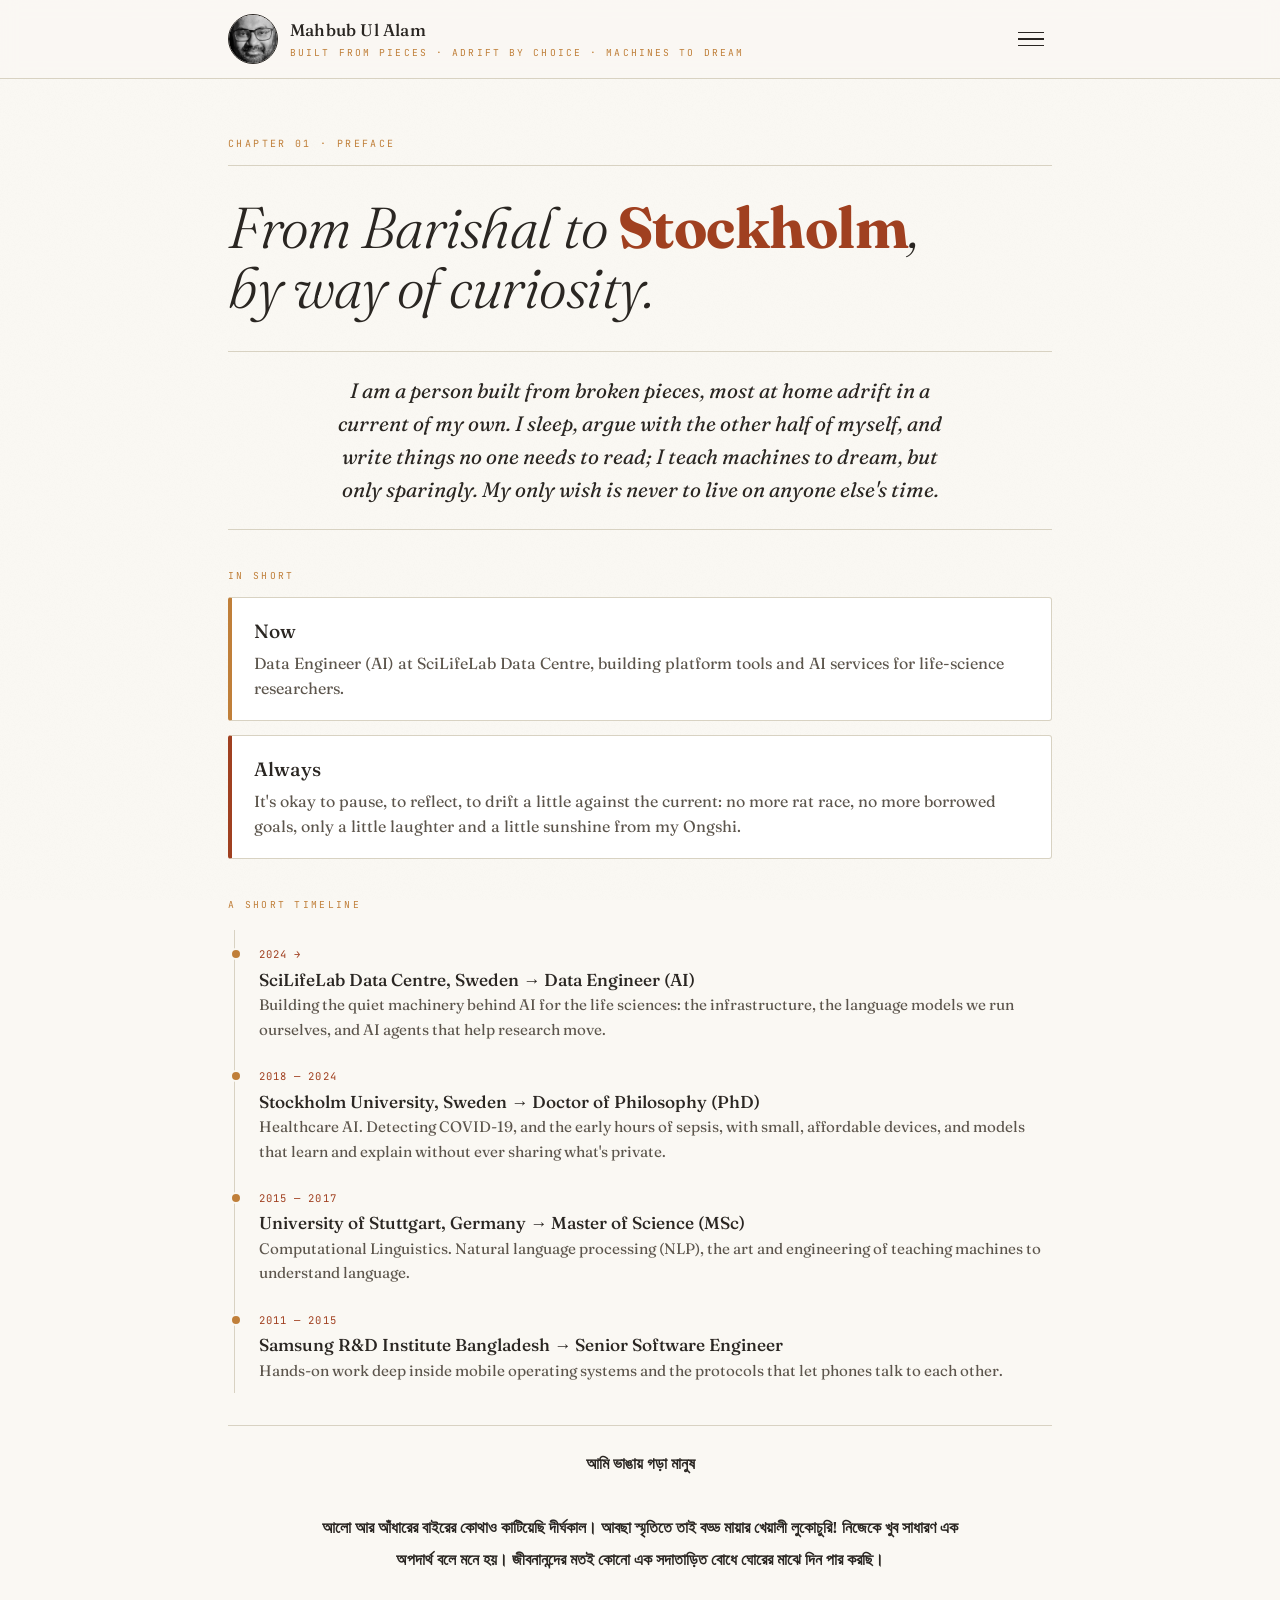
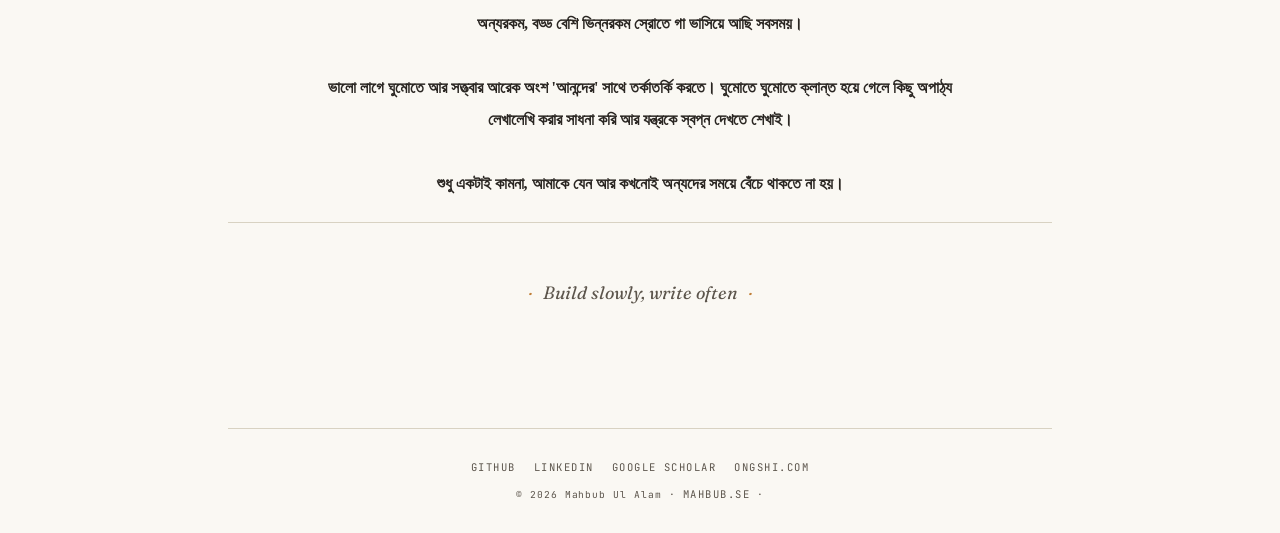
==== commit fd84bcbc: "." ====
--- a/index.html
+++ b/index.html
@@ -3,21 +3,28 @@
 <head>
 <meta charset="UTF-8">
 <meta name="viewport" content="width=device-width, initial-scale=1.0">
-<title>Mahbub Ul Alam — mahbub.se</title>
-<meta name="description" content="Mahbub Ul Alam (Anondo): Data Engineer (AI) at SciLifeLab Data Centre, Stockholm. Healthcare AI, infrastructure, writing, and AI music.">
+<title>মাহবুব উল আলম আনন্দ । machines to dream । Mahbub Ul Alam Anondo । যন্ত্ররা স্বপ্নময় </title>
+<meta name="description" content="Mahbub Ul Alam (Anondo): Data Engineer (AI) at SciLifeLab Data Centre, Stockholm. Healthcare AI, infrastructure, tools, writing, and AI music.">
 <link rel="preconnect" href="https://fonts.googleapis.com">
 <link rel="preconnect" href="https://fonts.gstatic.com" crossorigin>
 <link href="https://fonts.googleapis.com/css2?family=Fraunces:ital,opsz,wght@0,9..144,300..900;1,9..144,300..900&family=JetBrains+Mono:wght@400;500;700&family=Noto+Serif+Bengali:wght@400;500;600&display=swap" rel="stylesheet">
 <link rel="stylesheet" href="assets/style.css">
-<link rel="icon" type="image/jpeg" href="media/profile.jpg">
-<link rel="apple-touch-icon" href="media/profile.jpg">
+<link rel="icon" type="image/jpeg" href="media/icon.png">
+<link rel="apple-touch-icon" href="media/icon.png">
 </head>
 <body>
+
+<!-- ============================================================
+     This file is only the shell: top bar, the Contents menu,
+     an empty <main> where chapters are dropped in, and the footer.
+     Each chapter lives in its own file: chapters/<id>.html
+     The running order + the menu come from: chapters/_index.json
+     To add or edit a chapter, see: chapters/README.md
+     ============================================================ -->
 
 <div class="topbar"><div class="topbar-inner">
   <a class="brand" href="#about">
     <div class="monogram"><img src="media/profile.jpg" alt="Mahbub Ul Alam"></div>
-    
     <div><span class="brand-name">Mahbub Ul Alam</span><span class="brand-sub">Built from pieces · Adrift by choice · Machines to dream</span></div>
   </a>
   <button class="burger" id="burger" onclick="toggleNav()" aria-label="Menu"><span></span><span></span><span></span></button>
@@ -26,15 +33,7 @@
 <div class="scrim" id="scrim" onclick="toggleNav()"></div>
 <nav class="panel" id="panel">
   <div class="panel-label">Contents</div>
-  <a class="nav-link" data-section="about"            href="#about"><span class="nav-num">01</span>Preface</a>
-  <a class="nav-link" data-section="early"            href="#early"><span class="nav-num">02</span>Early years</a>
-  <a class="nav-link" data-section="career"           href="#career"><span class="nav-num">03</span>Career</a>
-  <a class="nav-link" data-section="masters"          href="#masters"><span class="nav-num">04</span>Master's work</a>
-  <a class="nav-link" data-section="phd"              href="#phd"><span class="nav-num">05</span>Doctoral work</a>
-  <a class="nav-link" data-section="writing-early"    href="#writing-early"><span class="nav-num">06</span>Early writing</a>
-    <a class="nav-link" data-section="tools"          href="#tools"><span class="nav-num">07</span>Things I build</a>
-  <a class="nav-link" data-section="music"            href="#music"><span class="nav-num">08</span>AI music</a>
-   <a class="nav-link" data-section="writing-current"  href="#writing-current"><span class="nav-num">09</span>Current writing</a>
+  <div id="navLinks"><!-- menu built from chapters/_index.json --></div>
   <div class="panel-foot">
     mahbub.se<br>
     <a href="https://github.com/anondo1969" target="_blank" rel="noopener">GitHub</a> ·
@@ -46,340 +45,14 @@
 
 <main class="wrap">
 
-  <!-- 01 ABOUT -->
-  <section class="page active" id="about">
-    <div class="chapter-head"><span class="chapter-num">Chapter 01 · Preface</span><div class="chapter-rule"></div></div>
-    <h1 class="display">From Barishal to <b>Stockholm</b>,<br> by way of curiosity.</h1>
-
-  <div class="quote"><p>I am a person built from broken pieces, most at home adrift in a current of my own. I sleep, argue with the other half of myself, and write things no one needs to read; I teach machines to dream, but only sparingly. My only wish is never to live on anyone else's time.</p></div>
-
-    <span class="label">In short</span>
-<div class="card"><h3>Now</h3><p>Data Engineer (AI) at SciLifeLab Data Centre, building platform tools and AI services for life-science researchers.</p></div>
-
-<div class="card clay"><h3>Always</h3><p>It's okay to pause, to reflect, to drift a little against the current: no more rat race, no more borrowed goals, only a little laughter and a little sunshine from my Ongshi.</p></div>
-
-
-    <span class="label">A short timeline</span>
-    <div class="tl">
-      <div class="tl-item"><span class="tl-yr">2024 →</span><h4>SciLifeLab Data Centre, Stockholm, Sweden</h4><p>Data Engineer (AI).</p></div>
-      <div class="tl-item"><span class="tl-yr">2018 — 2024</span><h4>PhD, Stockholm University (DSV)</h4><p>Healthcare AI: early sepsis and COVID-19 detection, explainability, the Internet of Medical Things.</p></div>
-      <div class="tl-item"><span class="tl-yr">2015 — 2017</span><h4>MSc, University of Stuttgart, Germany</h4><p>Computational Linguistics.</p></div>
-      <div class="tl-item"><span class="tl-yr">2011 – 2015</span><h4>Samsung R&amp;D Institute Bangladesh</h4><p>Senior software engineer: operating systems and telecommunication protocols.</p></div>
-    </div>
-
-    <div class="mantra">Build slowly, write often</div>
-  </section>
-
-  <!-- 02 EARLY YEARS -->
-  <section class="page" id="early">
-    <div class="chapter-head"><span class="chapter-num">Chapter 02 · Early years</span><div class="chapter-rule"></div></div>
-    <h1 class="display">Where the <b>curiosity</b> started.</h1>
-    <p class="lead">Before the code came books: school years in Bangladesh, early reading habits, first encounters with computers, and the slow discovery that language, logic, and machines could belong to the same life.</p>
-    <div class="card"><h3>School &amp; college</h3><div class="meta">Prologue</div><p>The early reading, the first computers, the books that mattered.</p></div>
-    <div class="mantra">Everything begins somewhere small</div>
-  </section>
-
-  <!-- 03 CAREER -->
-  <section class="page" id="career">
-    <div class="chapter-head"><span class="chapter-num">Chapter 03 · Career</span><div class="chapter-rule"></div></div>
-    <h1 class="display">The work <b>between</b> research<br> and people.</h1>
-    <p class="lead">Roles, projects, and the infrastructure I help keep running.</p>
-
-<div class="embed">
-  <iframe src="https://www.youtube.com/embed/aOtLszUsMjw" title="Current State of AI Agents in Life Sciences" loading="lazy" allowfullscreen></iframe>
-  <div class="embed-cap">Current State of AI Agents in Life Sciences, a webinar that took place on February 5, 2026.
-  </div>
-</div>
-
-    <div class="card"><h3>SciLifeLab Data Centre</h3><div class="meta">2024 → now · Stockholm</div><p>Data Engineer (AI). Features on the SciLifeLab Serve platform and the OpenLLM pilot: self-hosted language models on Kubernetes for life-science researchers.</p></div>
-    <div class="card clay"><h3>Samsung R&amp;D Institute Bangladesh</h3><div class="meta">Earlier · Dhaka</div><p>Senior software engineer: fixing operating-system errors and writing code for new versions of telecommunication protocols.</p></div>
-    <div class="mantra">Make the useful thing the easy thing</div>
-  </section>
-
-   <!-- 04 MASTERS -->
-  <section class="page" id="masters">
-    <div class="chapter-head"><span class="chapter-num">Chapter 04 · Master's work</span><div class="chapter-rule"></div></div>
-    <h1 class="display">Language, <b>computed</b>.</h1>
-    <p class="lead">MSc in Computational Linguistics at the University of Stuttgart, in the black forest's hilly landscape. My thesis turned speech into images to peer inside deep neural networks.</p>
-    <div class="card sage">
-      <h3>From speech to image</h3>
-      <div class="meta">MSc thesis · 2017 · grade 1.0</div>
-      <p>A novel approach to understand the hidden-layer mechanisms of deep neural networks in automatic speech recognition. Advisor: Prof. Dr. Ngoc Thang Vu, Institute for Natural Language Processing.</p>
-      <div class="pub-links">
-        <a href="http://dx.doi.org/10.13140/RG.2.2.18693.01765" target="_blank" rel="noopener">Thesis</a>
-        <a href="https://github.com/anondo1969/deep-speech-vis" target="_blank" rel="noopener">Code</a>
-        <a href="https://drive.google.com/file/d/1vN8bIXMk_q4KN0DC6-5jkPPzjueLDuqu/view" target="_blank" rel="noopener">Slides</a>
-      </div>
-    </div>
-
-
-<div class="embed pdf"><iframe src="media/Masters_Thesis_Mahbub_Ul_Alam.pdf" title="Inline PDF" loading="lazy"></iframe></div>
-
-
-    <div class="mantra">Words are data too</div>
-  </section>
-
-  <!-- 05 DOCTORAL WORK -->
-  <section class="page" id="phd">
-    <div class="chapter-head"><span class="chapter-num">Chapter 05 · Doctoral work</span><div class="chapter-rule"></div></div>
-    <h1 class="display">Teaching machines to notice <b>illness</b>.</h1>
-
-<p class="lead"> Detecting COVID-19, and the first hours of sepsis. Healthcare shaped around the person. Small, affordable devices that computes in the background. Models that learn and explain together without ever sharing what's private, on messy real-world data.</p>
-
-<div class="embed">
-  <iframe src="https://www.youtube.com/embed/18Fh7ViOUis" title="Doctoral Degree Conferment Ceremony – Stockholm University, September 27, 2024, at Stockholm City Hall" loading="lazy" allowfullscreen></iframe>
-  <div class="embed-cap">Doctoral Degree Conferment Ceremony – Stockholm University, September 27, 2024, at Stockholm City Hall
-  </div>
-</div>
-
-
-    <div class="feature">
-      <span class="label">The thesis</span>
-      <h3>Advancing clinical decision support using machine learning & the Internet of Medical Things: Enhancing COVID-19 & early sepsis detection</h3>
-      <p style="color:var(--paper);opacity:.85;margin:0 0 14px">Catching COVID-19, and the quiet early onset of sepsis. A case for healthcare that keeps the patient at the center and invites them into it: connected medical devices drawing scattered health data together, and methods that range from random forests and XGBoost to interpretable deep and federated learning.</p>
-      <div class="chips">
-        <a href="https://www.diva-portal.org/smash/get/diva2:1833062/FULLTEXT03.pdf" target="_blank" rel="noopener">Dissertation PDF</a>
-        <a href="https://mahbub.blogs.dsv.su.se/files/2025/09/PhD_defence_28-03-2024_Mahbub_Ul_Alam.mp4" target="_blank" rel="noopener">Defence video</a>
-        <a href="http://mahbub.blogs.dsv.su.se/files/2025/02/defence_presentation_slides.pdf" target="_blank" rel="noopener">Defence slides</a>
-        <a href="https://github.com/anondo1969" target="_blank" rel="noopener">Code</a>
-      </div>
-    </div>
-
-    <div class="embed pdf"><iframe src="https://www.diva-portal.org/smash/get/diva2:1833062/FULLTEXT03.pdf" title="Inline PDF" loading="lazy"></iframe></div>
-
-    <span class="label">Selected publications</span>
-    <div class="pub">
-      <span class="pn">11</span><a class="ptitle" href="https://journals.uio.no/NMI/article/view/10471" target="_blank" rel="noopener">SHAMSUL: Systematic Holistic Analysis to investigate Medical Significance Utilizing Local interpretability methods in deep learning for chest radiography pathology prediction</a>
-      <div class="venue">Nordic Machine Intelligence, 2023, 3(1), 27–47.</div>
-      <div class="pub-links">
-        <a href="https://su.diva-portal.org/smash/get/diva2:1813030/FULLTEXT01.pdf" target="_blank" rel="noopener">PDF</a>
-        <a href="https://github.com/anondo1969/SHAMSUL" target="_blank" rel="noopener">Code</a>
-        <a href="https://shamsul.serve.scilifelab.se/" target="_blank" rel="noopener">Demo app</a>
-      </div>
-    </div>
-    <div class="pub">
-      <span class="pn">10</span><a class="ptitle" href="https://doi.org/10.1109/CBMS58004.2023.00294" target="_blank" rel="noopener">COVID-19 detection from thermal image and tabular medical data utilizing multi-modal machine learning</a>
-      <div class="venue">IEEE 36th International Symposium on Computer-Based Medical Systems (CBMS), 2023, 646–653.</div>
-      <div class="pub-links">
-        <a href="https://github.com/anondo1969/thremaltimodal-covidetector/" target="_blank" rel="noopener">Code</a>
-        <a href="https://github.com/anondo1969/thremaltimodal-covidetector/raw/main/slides_and_results/presentation_slides_v3.pdf" target="_blank" rel="noopener">Slides</a>
-      </div>
-    </div>
-    <div class="pub">
-      <span class="pn">9</span><a class="ptitle" href="https://doi.org/10.3390/s23020970" target="_blank" rel="noopener">FedSepsis: A federated multi-modal deep-learning IoMT application for early detection of sepsis using Raspberry Pi and Jetson Nano devices</a>
-      <div class="venue">Sensors, 2023, 23(2):970.</div>
-      <div class="pub-links">
-        <a href="https://su.diva-portal.org/smash/get/diva2:1727909/FULLTEXT01.pdf" target="_blank" rel="noopener">PDF</a>
-        <a href="http://mahbub.blogs.dsv.su.se/files/2023/01/FedSepsis_Mahbub_Ul_Alam.pdf" target="_blank" rel="noopener">Slides</a>
-        <a href="https://github.com/anondo1969/FedSepsis" target="_blank" rel="noopener">Code</a>
-      </div>
-    </div>
-    <div class="pub">
-      <span class="pn">8</span><a class="ptitle" href="https://doi.org/10.1109/CBMS55023.2022.00052" target="_blank" rel="noopener">Exploring LRP and Grad-CAM visualization to interpret multi-label-multi-class pathology prediction using chest radiography</a>
-      <div class="venue">IEEE 35th International Symposium on Computer-Based Medical Systems (CBMS), 2022, 258–263.</div>
-      <div class="pub-links">
-        <a href="https://github.com/anondo1969/lrp-grad_cam-chexpert" target="_blank" rel="noopener">Code</a>
-        <a href="http://mahbub.blogs.dsv.su.se/files/2022/07/presentation_slides.pdf" target="_blank" rel="noopener">Slides</a>
-        <a href="http://mahbub.blogs.dsv.su.se/files/2022/07/presentation_video_extended.mp4" target="_blank" rel="noopener">Video</a>
-        <a class="award" href="https://2022.cbms-conference.org/awards/" target="_blank" rel="noopener">Best Student Paper</a>
-      </div>
-    </div>
-    <div class="pub">
-      <span class="pn">7</span><a class="ptitle" href="https://www.mdpi.com/1424-8220/21/15/5025" target="_blank" rel="noopener">Federated semi-supervised multi-task learning to detect COVID-19 and lung segmentation using chest radiography and Raspberry Pi devices</a>
-      <div class="venue">Sensors, 2021, 21(15):5025.</div>
-      <div class="pub-links">
-        <a href="https://su.diva-portal.org/smash/get/diva2:1582175/FULLTEXT01.pdf" target="_blank" rel="noopener">PDF</a>
-        <a href="http://mahbub.blogs.dsv.su.se/files/2022/05/poster_Mahbub_Ul_Alam.pdf" target="_blank" rel="noopener">Poster</a>
-        <a href="https://github.com/anondo1969/FedSemiCovidDetector" target="_blank" rel="noopener">Code</a>
-      </div>
-    </div>
-    <div class="pub">
-      <span class="pn">6</span><a class="ptitle" href="https://link.springer.com/chapter/10.1007%2F978-3-030-72379-8_18" target="_blank" rel="noopener">Cognitive Internet of Medical Things architecture for a decision-support tool to detect early sepsis using deep learning</a>
-      <div class="venue">Communications in Computer and Information Science, vol 1400, Springer, 2021.</div>
-      <div class="pub-links">
-        <a href="https://github.com/anondo1969/FedSepsis/tree/main/FedSepsis_codes/single_server_setting/sepsis_prediction/1_numeric" target="_blank" rel="noopener">Code</a>
-      </div>
-    </div>
-    <div class="pub">
-      <span class="pn">5</span><a class="ptitle" href="https://doi.org/10.1016/j.jhin.2021.01.023" target="_blank" rel="noopener">The accuracy of fully-automated algorithms for surveillance of healthcare-associated urinary tract infections in hospitalized patients</a>
-      <div class="venue">Journal of Hospital Infection, 2021, 110:139–147. (co-author)</div>
-    </div>
-    <div class="pub">
-      <span class="pn">4</span><a class="ptitle" href="https://www.scitepress.org/Link.aspx?doi=10.5220/0010190200470057" target="_blank" rel="noopener">Terminology expansion with prototype embeddings: extracting symptoms of urinary tract infection from clinical text</a>
-      <div class="venue">HEALTHINF, 14th International Joint Conference on Biomedical Engineering Systems and Technologies, 2021, 47–57.</div>
-      <div class="pub-links">
-        <a href="https://su.diva-portal.org/smash/get/diva2:1684094/FULLTEXT01.pdf" target="_blank" rel="noopener">PDF</a>
-        <a href="http://mahbub.blogs.dsv.su.se/files/2021/02/HEALTHINF_2021_presentation_slides_Mahbub_Ul_Alam.pdf" target="_blank" rel="noopener">Slides</a>
-      </div>
-    </div>
-    <div class="pub">
-      <span class="pn">3</span><a class="ptitle" href="https://doi.org/10.1016/j.procs.2020.07.058" target="_blank" rel="noopener">Intelligent context-based healthcare metadata aggregator in an Internet of Medical Things platform</a>
-      <div class="venue">Procedia Computer Science, vol 175, 2020, 411–418.</div>
-      <div class="pub-links">
-        <a href="https://su.diva-portal.org/smash/get/diva2:1505356/FULLTEXT01.pdf" target="_blank" rel="noopener">PDF</a>
-        <a href="http://mahbub.blogs.dsv.su.se/files/2022/05/presentation.mp4" target="_blank" rel="noopener">Video</a>
-      </div>
-    </div>
-    <div class="pub">
-      <span class="pn">2</span><a class="ptitle" href="https://doi.org/10.5220/0008911400450055" target="_blank" rel="noopener">Deep learning from heterogeneous sequences of sparse medical data for early prediction of sepsis</a>
-      <div class="venue">HEALTHINF, 13th International Joint Conference on Biomedical Engineering Systems and Technologies, 2020, 45–55.</div>
-      <div class="pub-links">
-        <a href="https://su.diva-portal.org/smash/get/diva2:1684092/FULLTEXT01.pdf" target="_blank" rel="noopener">PDF</a>
-        <a href="https://mahbub.blogs.dsv.su.se/files/2020/04/HEALTHINF_2020_presentation_slides_Mahbub_Ul_Alam.pdf" target="_blank" rel="noopener">Slides</a>
-        <a href="http://mahbub.blogs.dsv.su.se/files/2022/05/early_detection_of_sepsis_Mahbub_Ul_Alam.mp4" target="_blank" rel="noopener">Video</a>
-        <a class="award" href="https://healthinf.scitevents.org/PreviousAwards.aspx#2020" target="_blank" rel="noopener">Best Paper</a>
-      </div>
-    </div>
-    <div class="pub">
-      <span class="pn">1</span><a class="ptitle" href="http://dx.doi.org/10.13140/RG.2.2.18693.01765" target="_blank" rel="noopener">From speech to image: understanding the hidden-layer mechanisms of deep neural networks in automatic speech recognition</a>
-      <div class="venue">MSc thesis, Computational Linguistics, University of Stuttgart, 2017 (grade 1.0).</div>
-      <div class="pub-links">
-        <a href="https://github.com/anondo1969/deep-speech-vis" target="_blank" rel="noopener">Code</a>
-        <a href="https://drive.google.com/file/d/1vN8bIXMk_q4KN0DC6-5jkPPzjueLDuqu/view" target="_blank" rel="noopener">Slides</a>
-      </div>
-    </div>
-
-    <span class="label">Awards</span>
-    <div class="card sage"><h3>Best Student Paper Award</h3><div class="meta">IEEE CBMS 2022 · TCCLS</div><p>For the LRP and Grad-CAM interpretability paper, at the IEEE 35th International Symposium on Computer-Based Medical Systems.</p></div>
-    <div class="card sage"><h3>Best Paper Award</h3><div class="meta">HEALTHINF 2020</div><p>For the early-sepsis deep-learning paper, at the 13th International Conference on Health Informatics.</p></div>
-    <div class="card"><h3>Conference travel grant</h3><div class="meta">Helge Ax:son Johnsons Stiftelse · 2019</div><p>SEK 13,000 towards the HEALTHINF 2020 conference in Malta.</p></div>
-
-    <span class="label">In the news</span>
-    <a class="card link clay" href="https://www.su.se/forskning/nyheter-forskning/nyhetsartiklar/2024-04-26-battre-vardbeslut-nar-patienters-egna-data-anvands" target="_blank" rel="noopener"><h3>Better healthcare decisions when patients' own data is used</h3><div class="meta">Stockholm University · 2024</div><p>Feature on the research (in Swedish).</p></a>
-    <a class="card link clay" href="https://biggani.org/smart_healthcare_mahbub-ul-alam/" target="_blank" rel="noopener"><h3>Scientist's interview: smart-healthcare scientist Mahbub Ul Alam</h3><div class="meta">Biggani.org · in Bengali · video</div><p>An interview about smart healthcare and the research journey.</p></a>
-    <a class="card link clay" href="https://www.su.se/english/research/news-research/best-student-paper-award-to-phd-student-at-dsv-1.620964" target="_blank" rel="noopener"><h3>Best student paper award to PhD student at DSV</h3><div class="meta">Stockholm University · English</div><p>Coverage of the CBMS 2022 award.</p></a>
-    <a class="card link clay" href="https://www.linkedin.com/in/anondo" target="_blank" rel="noopener"><h3>Starting your PhD journey? Mahbub's tips</h3><div class="meta">LinkedIn</div><p>A short feature with advice for new doctoral students.</p></a>
-
-    <span class="label">Demo &amp; teaching</span>
-    <div class="chips">
-      <a href="https://shamsul.serve.scilifelab.se/" target="_blank" rel="noopener">SHAMSUL demo app</a>
-      <a href="https://mahbub.blogs.dsv.su.se/courses/" target="_blank" rel="noopener">Teaching</a>
-      <a href="https://mahbub.blogs.dsv.su.se/acknowledgements/" target="_blank" rel="noopener">Gratitude</a>
-      <a href="https://scholar.google.com/citations?user=lIfPGYcAAAAJ" target="_blank" rel="noopener">Google Scholar</a>
-    </div>
-
-    <div class="mantra">A prediction without a reason is just a guess</div>
-  </section>
-
-  <!-- 06 EARLY WRITING -->
-  <section class="page" id="writing-early">
-    <div class="chapter-head"><span class="chapter-num">Chapter 07 · Early writing</span><div class="chapter-rule"></div></div>
-    <h1 class="display">The <b>archive</b>: older words, <br>kept as they were.</h1>
-    <p class="lead">A separate shelf for earlier writing.</p>
-    <div id="list-early"><p class="empty-note">Loading…</p></div>
-    <div class="mantra">You do not edit a memory</div>
-  </section>
-
-   <!-- 07 BUILDING TOOLS -->
-<section class="page" id="tools">
-  <div class="chapter-head"><span class="chapter-num">Chapter 07 · Things I build</span><div class="chapter-rule"></div></div>
-  <h1 class="display">Tools I built to <b>think</b> with.</h1>
-  <p class="lead">Research tools and experiments: agentic systems for life science and healthcare, and older machine-learning and language projects. All live on GitHub; a few run as live apps.</p>
-
-  <div class="embed">
-<figure>
-  <img src="media/shamsul.gif" alt="SHAMSUL Demo App">
-  <figcaption><a href="https://shamsul.serve.scilifelab.se"><br>SHAMSUL Demo App- Visit https://shamsul.serve.scilifelab.se</a></figcaption>
-</figure>
-</div>
-
-  <span class="label">Platforms &amp; agents</span>
-  <div class="card">
-    <h3>Citation-Constellation</h3>
-    <div class="meta">Bibliometrics · live app · arXiv</div>
-    <p>A bibliometric toolkit that scores citation impact with two original measures (BARON and HEROCON), pairs them with a live web app, and uses an agentic pipeline to extract venue governance.</p>
-    <div class="pub-links">
-      <a href="https://github.com/citation-cosmograph" target="_blank" rel="noopener">GitHub org</a>
-      <a href="https://citation-constellation.serve.scilifelab.se/" target="_blank" rel="noopener">Live app</a>
-      <a href="https://arxiv.org/abs/2603.24216" target="_blank" rel="noopener">arXiv</a>
-    </div>
-  </div>
-  <div class="card sage">
-    <h3>AI agents in life sciences</h3>
-    <div class="meta">Webinar · 2024–2025</div>
-    <p>A guided map of the AI-agent landscape in life sciences, built for a webinar.</p>
-    <div class="pub-links">
-      <a href="https://github.com/anondo1969/ai-agents-life-sciences" target="_blank" rel="noopener">GitHub</a>
-      <a href="https://anondo1969.github.io/ai-agents-life-sciences/" target="_blank" rel="noopener">Live app</a>
-      <a href="https://www.youtube.com/watch?v=aOtLszUsMjw" target="_blank" rel="noopener">Webinar video</a>
-    </div>
-  </div>
-  <div class="card clay">
-    <h3>AI agents in healthcare</h3>
-    <div class="meta">KI CBB Bioinformatics Seminar · 2025–2026</div>
-    <p>An interactive visualisation of AI agents in healthcare, made for the Karolinska CBB Bioinformatics Seminar.</p>
-    <div class="pub-links">
-      <a href="https://github.com/anondo1969/ai-agents-healthcare" target="_blank" rel="noopener">GitHub</a>
-      <a href="https://anondo1969.github.io/ai-agents-healthcare/" target="_blank" rel="noopener">Live app</a>
-    </div>
-  </div>
-  <div class="card">
-    <h3>Biomedical n8n agent</h3>
-    <div class="meta">Agentic workflow</div>
-    <p>A biomedical AI research assistant built with n8n and Open WebUI.</p>
-    <div class="pub-links"><a href="https://github.com/anondo1969/biomed-n8n-agent" target="_blank" rel="noopener">GitHub</a></div>
-  </div>
-
-    <span class="label">Machine learning &amp; healthcare</span>
-  <div class="card sage">
-    <h3>SHAMSUL</h3>
-    <div class="meta">Chest X-ray · Pathology prediction . Interpretability</div>
-    <p>Systematic Holistic Analysis to investigate Medical Significance Utilizing Local interpretability methods in deep learning. The SHAMSUL Demo App explores interpretability for chest X-ray pathology predictions using methods—Grad-CAM, LIME, SHAP, and LRP. It provides heatmaps and evaluation metrics for better insights into the medical significance of predictions made by deep learning models.</p>
-    <div class="pub-links">
-      <a href="https://github.com/anondo1969/SHAMSUL" target="_blank" rel="noopener">GitHub</a>
-      <a href="https://shamsul.serve.scilifelab.se/" target="_blank" rel="noopener">Live app</a>
-       <a href="https://journals.uio.no/NMI/article/view/10471" target="_blank" rel="noopener">Research Paper</a>
-    </div>
-  </div>
-
-  <span class="label">Machine learning &amp; language</span>
-  <div class="card sage">
-    <h3>CLAP analysis</h3>
-    <div class="meta">Audio · multimodal</div>
-    <p>A study of the CLAP (Contrastive Language-Audio Pretraining) model on music data: zero-shot audio, embeddings, and clustering.</p>
-    <div class="pub-links"><a href="https://github.com/anondo1969/CLAP_Analysis" target="_blank" rel="noopener">GitHub</a></div>
-  </div>
-  <div class="card clay">
-    <h3>Baseline emotion recognizer</h3>
-    <div class="meta">Speech · classification</div>
-    <p>Emotion recognition from speech: openSMILE features with an SVM classifier (scikit-learn).</p>
-    <div class="pub-links"><a href="https://github.com/anondo1969/baseline-emotion-recognizer" target="_blank" rel="noopener">GitHub</a></div>
-  </div>
-  <div class="card">
-    <h3>MultiNERD NER evaluation</h3>
-    <div class="meta">NLP · named-entity recognition</div>
-    <p>Training and evaluation of a named-entity-recognition model on the English subset of the MultiNERD dataset.</p>
-    <div class="pub-links"><a href="https://github.com/anondo1969/MultiNERD_NER_Evaluation" target="_blank" rel="noopener">GitHub</a></div>
-  </div>
-
-  <div class="embed">
-<figure>
-  <img src="media/citation-constellation.gif" alt="Citation-Constellation App">
-  <figcaption><a href="https://citation-constellation.serve.scilifelab.se"><br>Citation-Constellation Tool- Visit https://citation-constellation.serve.scilifelab.se</a></figcaption>
-</figure>
-</div>
-
-  <div class="mantra">Build the useful thing, then share it</div>
-</section>
-
-  <!-- 08 AI MUSIC -->
-  <section class="page" id="music">
-    <div class="chapter-head"><span class="chapter-num">Chapter 08 · AI music</span><div class="chapter-rule"></div></div>
-    <h1 class="display">Experiments in <b>sound</b>,<br> made with AI.</h1>
-    <p class="lead">I teach the machine to dream the poem out loud, and call what comes back music.
-</p>
-    <div id="list-music"><p class="empty-note">Loading…</p></div>
-    <div class="mantra">Feeling past words</div>
-  </section>
-
-  <!-- 09 CURRENT WRITING -->
-  <section class="page" id="writing-current">
-    <div class="chapter-head"><span class="chapter-num">Chapter 09 · Current writing</span><div class="chapter-rule"></div></div>
-    <h1 class="display">What I am writing <b>now</b>.</h1>
-    <p class="lead">Notes and essays, in English and Bengali.</p>
-    <div id="list-current"><p class="empty-note">Loading…</p></div>
-    <div class="mantra">Write to find out what you think</div>
-  </section>
+  <!-- chapters are loaded into here, one at a time -->
+  <section class="page active" id="chapter-host"><noscript>
+    <h1 class="display">You arrived with the <b>lights</b> off.</h1>
+    <p class="lead">JavaScript is switched off in your browser, which places you among the rare two percent who still wander the web this way. It is a quiet, deliberate, admirable way to read, and I tip my hat to you.</p>
+    <div class="quote"><p>But this small book turns its pages with a script: with the script asleep, the chapters stay closed on the shelf, and the words wait in the dark.</p></div>
+    <p class="lead">Switch JavaScript on and the shelf opens: the menu fills, a chapter arrives, the lights come up. Until then, I am sorry to meet you only here, at the door. 😟</p>
+    <div class="mantra">Some pages turn only by a little light</div>
+  </noscript></section>
 
   <footer>
     <div class="links">
@@ -394,4 +67,4 @@
 
 <script src="assets/app.js"></script>
 </body>
-</html>
+</html>
--- a/assets/style.css
+++ b/assets/style.css
@@ -73,6 +73,9 @@
 /* pull quote */
 .quote{border-top:1px solid var(--rule);border-bottom:1px solid var(--rule);padding:22px 0;margin:32px 0;text-align:center}
 .quote p{font-style:italic;font-size:1.3rem;max-width:48ch;margin:0 auto}
+
+.quote-bn{border-top:1px solid var(--rule);border-bottom:1px solid var(--rule);padding:22px 0;margin:32px 0;text-align:center}
+.quote-bn p{font-family:'Noto Serif Bengali',serif;font-weight:600;font-size:1.0rem; font-style:normal;line-height:2;max-width:80ch;margin:0 auto}
 
 /* dark feature card */
 .feature{background:var(--dark);color:var(--paper);border-radius:4px;padding:26px;margin:28px 0}
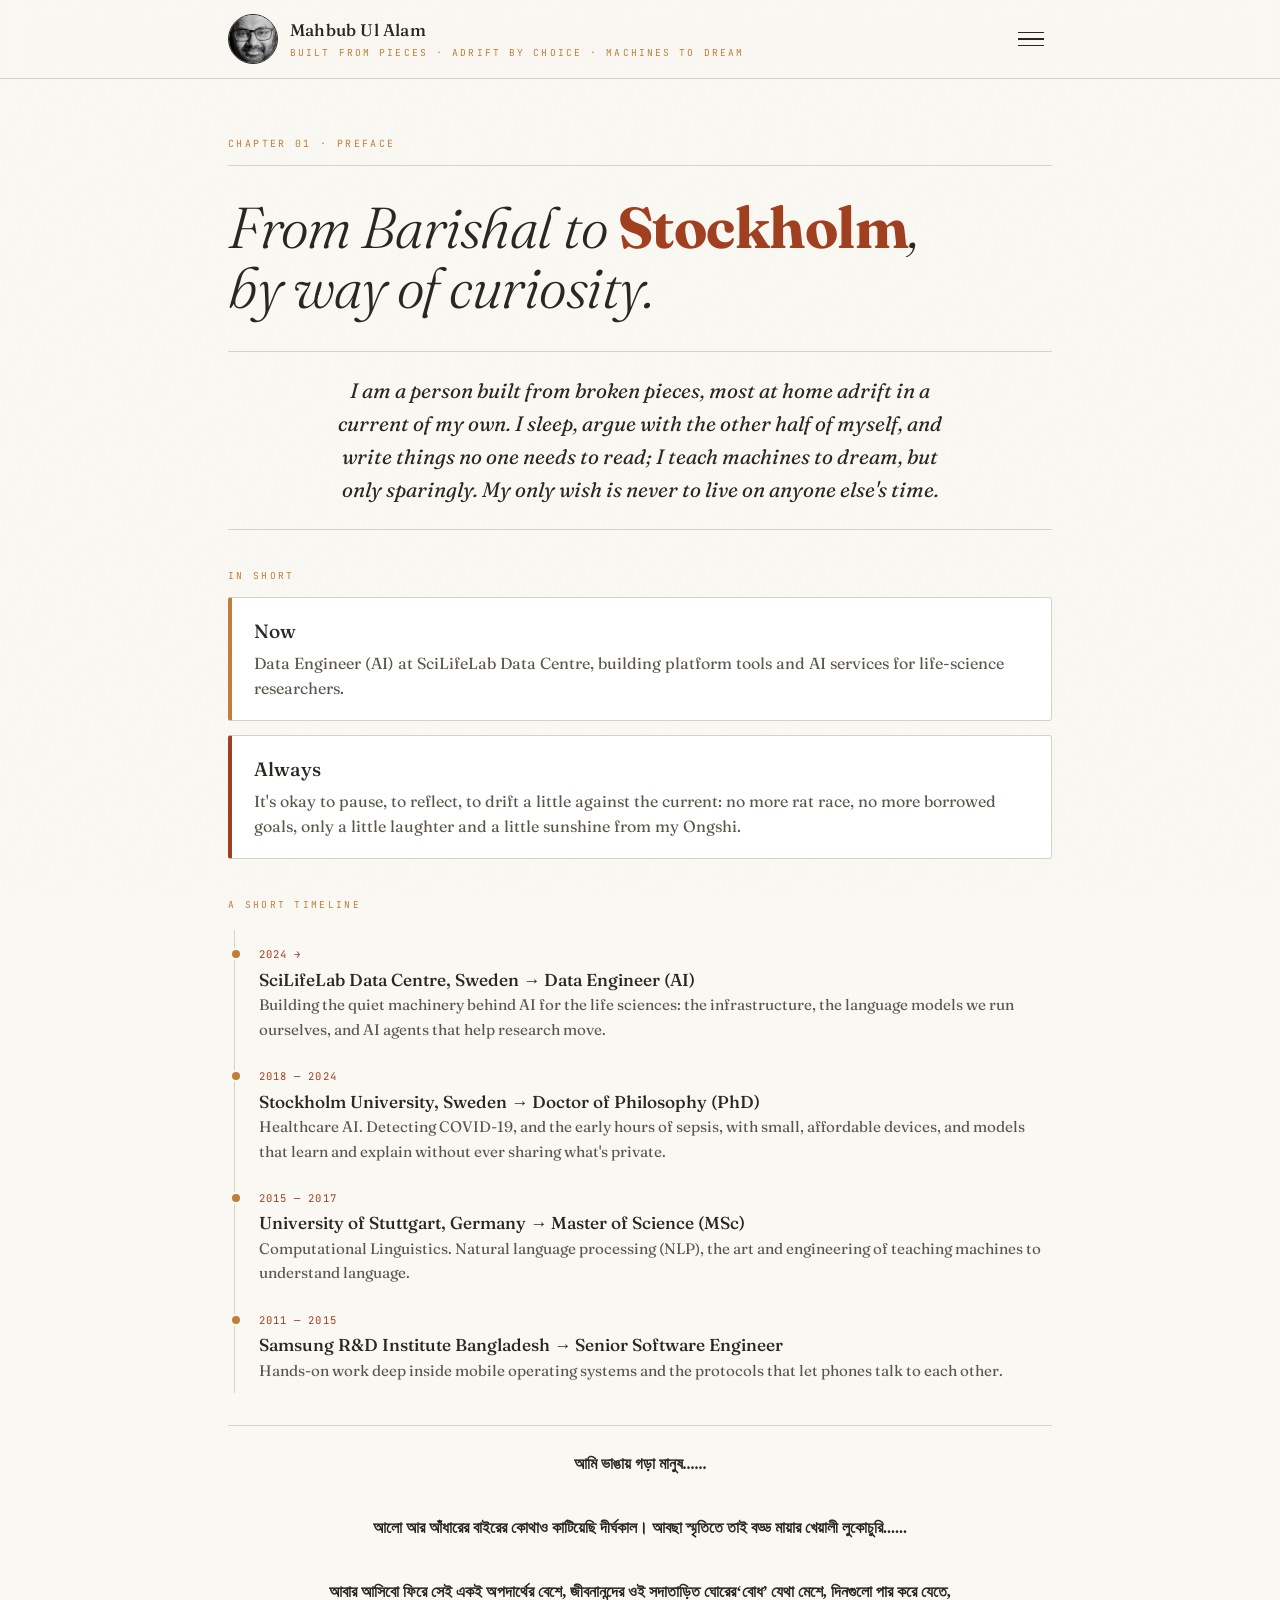
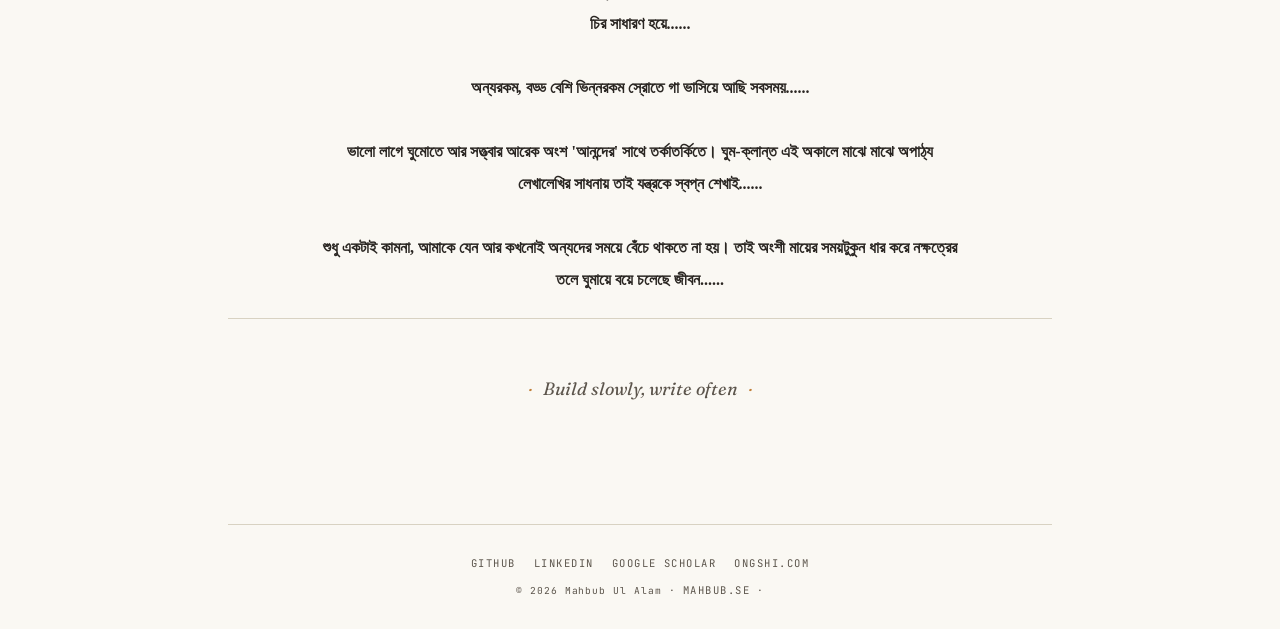
==== commit 3a27527c: "Update index.html" ====
--- a/index.html
+++ b/index.html
@@ -9,7 +9,7 @@
 <link rel="preconnect" href="https://fonts.gstatic.com" crossorigin>
 <link href="https://fonts.googleapis.com/css2?family=Fraunces:ital,opsz,wght@0,9..144,300..900;1,9..144,300..900&family=JetBrains+Mono:wght@400;500;700&family=Noto+Serif+Bengali:wght@400;500;600&display=swap" rel="stylesheet">
 <link rel="stylesheet" href="assets/style.css">
-<link rel="icon" type="image/jpeg" href="media/icon.png">
+<link rel="icon" type="image/png" href="media/icon.png">
 <link rel="apple-touch-icon" href="media/icon.png">
 </head>
 <body>
@@ -67,4 +67,4 @@
 
 <script src="assets/app.js"></script>
 </body>
-</html>+</html>
